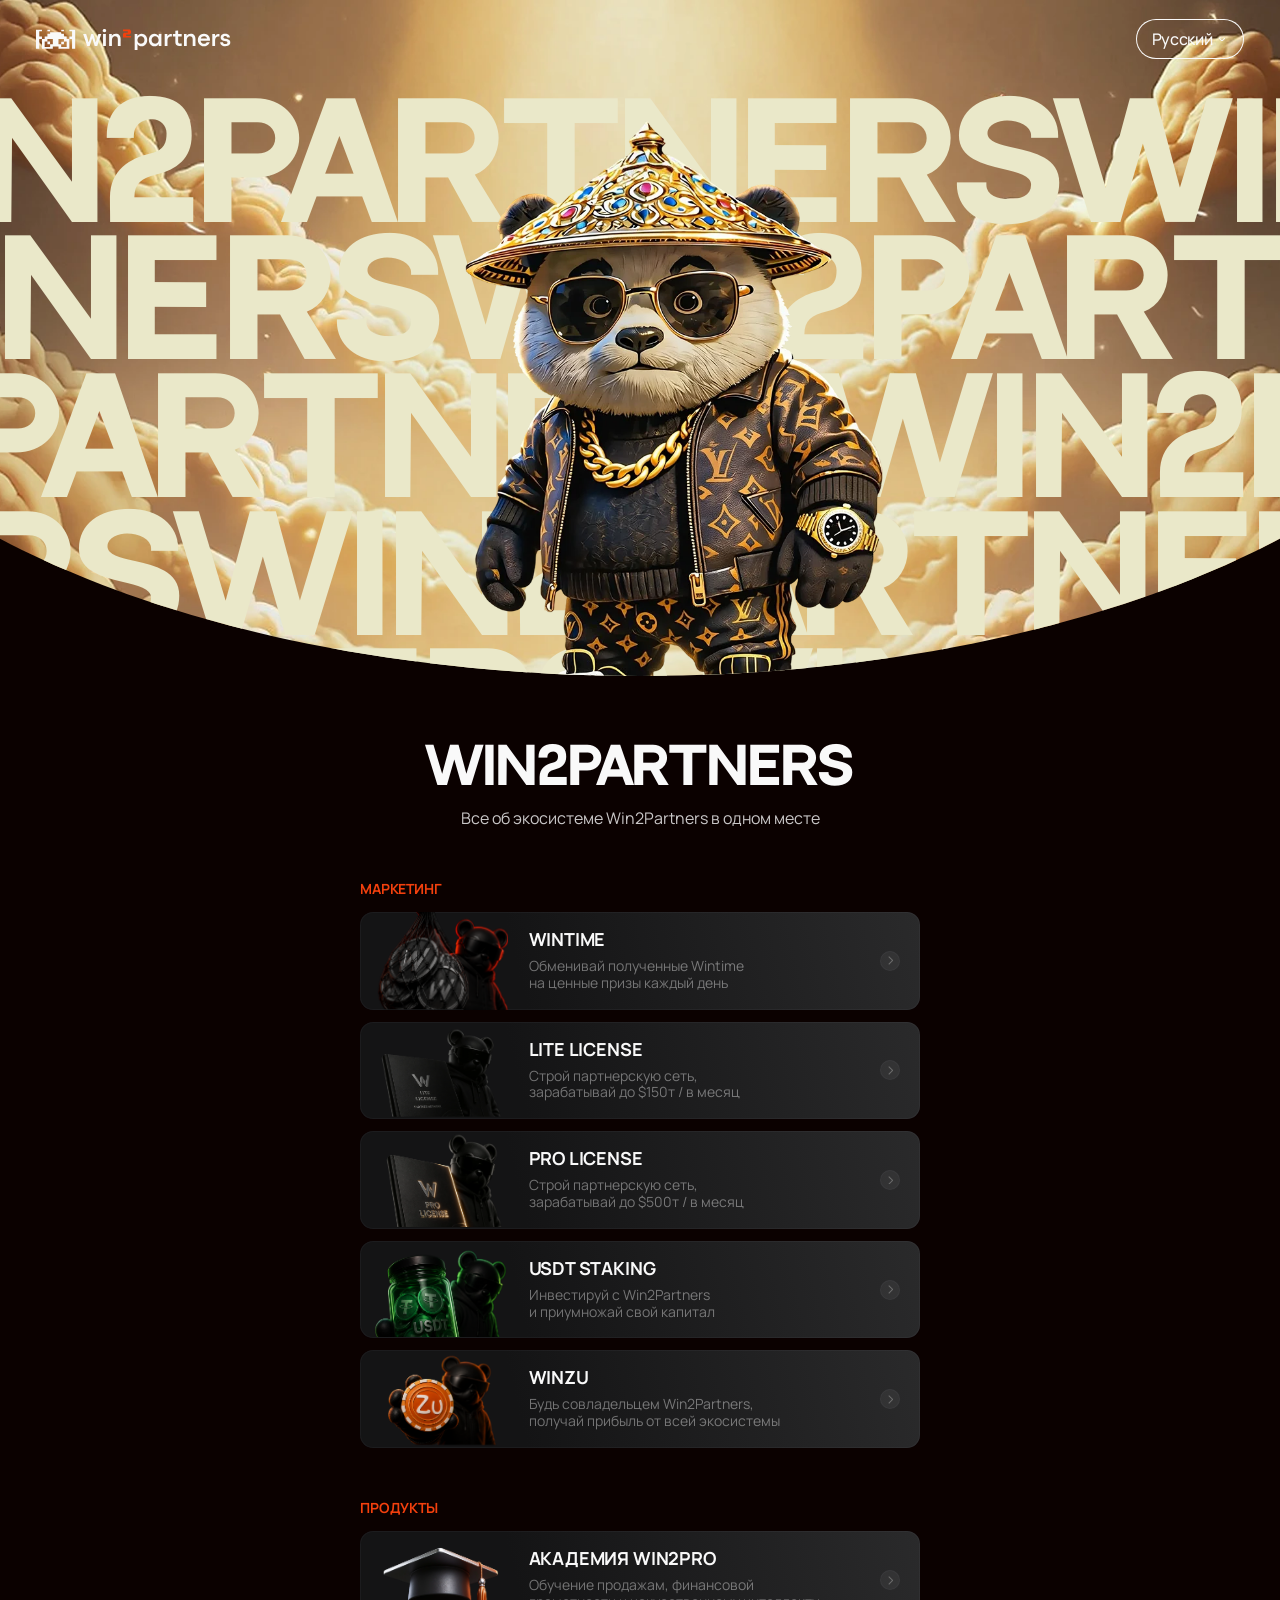
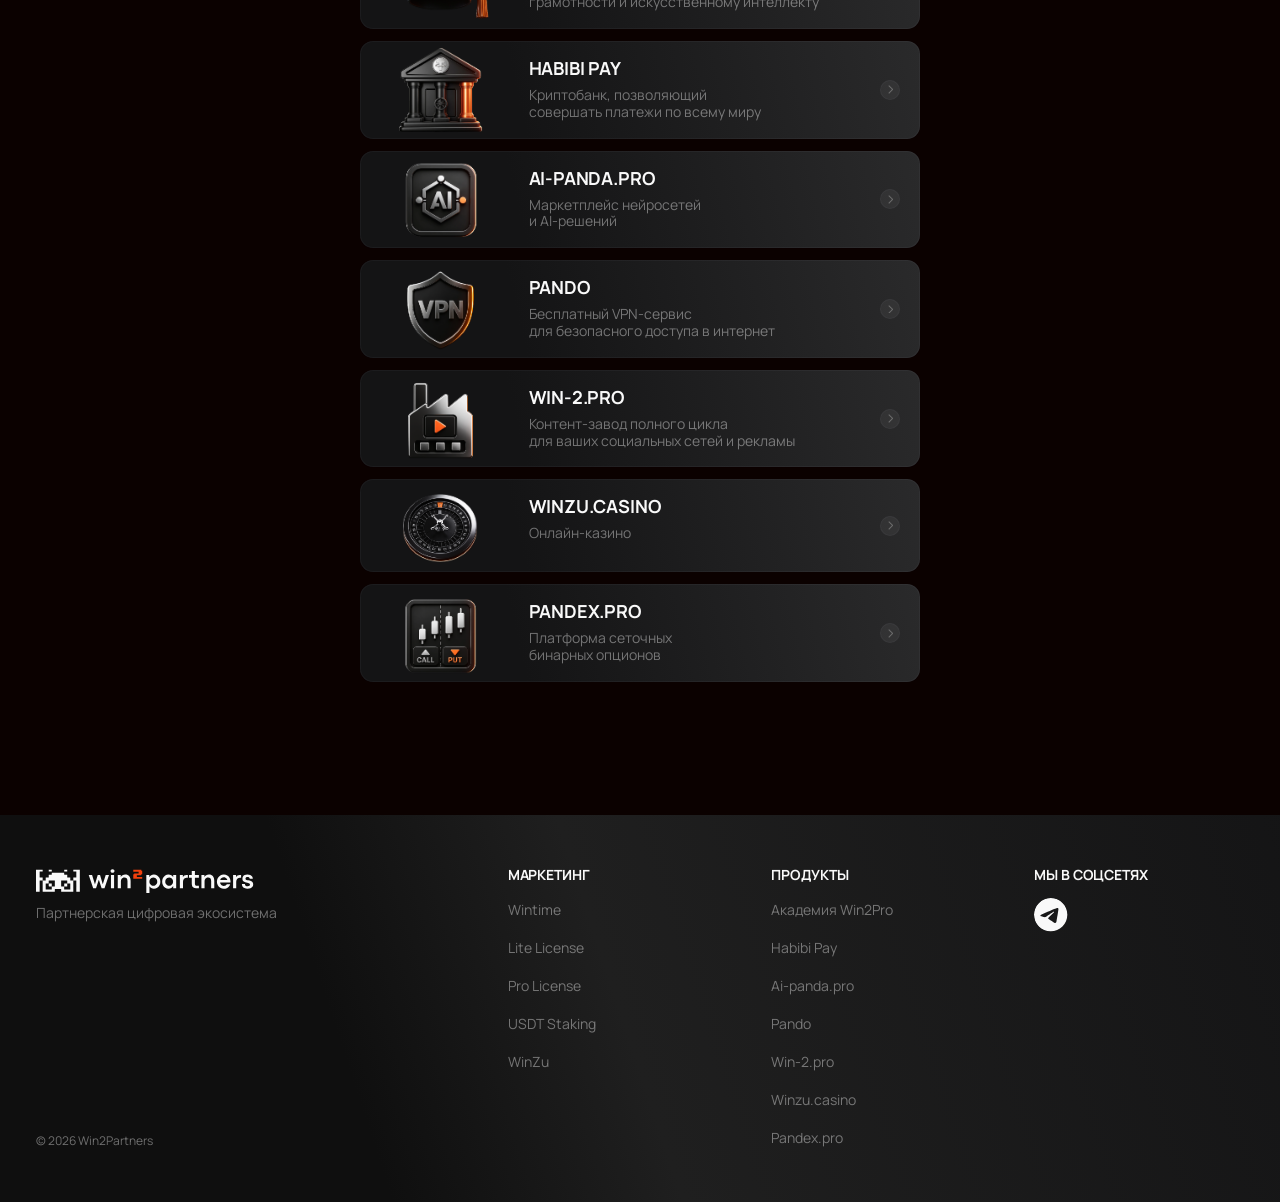
==== index.html @ fca6f027 "Snapshot of hub.win2.pro as deployed on server (2026-11-06) Co-Authored-By: Claude Opus 5.5 <noreply" ====
<!doctype html>
<html lang="ru">
<head>
<meta charset="utf-8">
<meta name="viewport" content="width=device-width, initial-scale=1">
<title>Win2Partners — экосистема продуктов и токен WinTime</title>
<meta name="description" content="Все об экосистеме Win2Partners в одном месте: партнёрские лицензии, обучение, стейкинг, WinZu и нативный токен WinTime.">
<meta name="theme-color" content="#0A0A0A">
<link rel="canonical" href="https://win2partners.com/">
<link rel="icon" href="assets/favicon.svg" type="image/svg+xml">
<meta property="og:type" content="website">
<meta property="og:site_name" content="Win2Partners">
<meta property="og:locale" content="ru_RU">
<meta property="og:title" content="Win2Partners — экосистема продуктов и токен WinTime">
<meta property="og:description" content="Все об экосистеме Win2Partners в одном месте: партнёрские лицензии, обучение, стейкинг, WinZu и нативный токен WinTime.">
<meta property="og:url" content="https://win2partners.com/">
<meta property="og:image" content="https://win2partners.com/assets/statement-pig-bg.png">
<meta property="og:image:width" content="1920">
<meta property="og:image:height" content="1080">
<meta name="twitter:card" content="summary_large_image">
<meta name="twitter:title" content="Win2Partners — экосистема продуктов и токен WinTime">
<meta name="twitter:description" content="Все об экосистеме Win2Partners в одном месте: партнёрские лицензии, обучение, стейкинг, WinZu и нативный токен WinTime.">
<meta name="twitter:image" content="https://win2partners.com/assets/statement-pig-bg.png">
<link rel="preload" as="image" href="assets/hero-clouds-wide.webp">
<link rel="preload" as="image" href="assets/hero-panda-front.webp">
<link rel="stylesheet" href="css/tokens.css">
<link rel="stylesheet" href="css/components.css">
<link rel="stylesheet" href="css/site.css">
</head>
<body>
<div class="w2p-header-fix">
  <header class="w2p-header w2p-header--transparent">
    <a class="w2p-lockup" href="index.html" data-scroll-top aria-label="Win2Partners — на главную">
      <img src="assets/logo-win2partners.svg" alt="Win2Partners" width="140" height="25">
    </a>
    <div class="w2p-lang">
      <button class="w2p-btn w2p-btn--secondary" type="button" data-lang-toggle aria-expanded="false" aria-haspopup="true" aria-label="Язык интерфейса">
        <span data-lang-label>Русский</span><span class="w2p-btn__chev" aria-hidden="true"><svg width="6" height="3" viewBox="0 0 6 3" fill="none"><path d="M 3 3 L 2.646 3.354 C 2.74 3.447 2.867 3.5 3 3.5 C 3.133 3.5 3.26 3.447 3.354 3.354 L 3 3 Z M 6.354 0.354 C 6.549 0.158 6.549 -0.158 6.354 -0.354 C 6.158 -0.549 5.842 -0.549 5.646 -0.354 L 6 0 L 6.354 0.354 Z M 0.354 -0.354 C 0.158 -0.549 -0.158 -0.549 -0.354 -0.354 C -0.549 -0.158 -0.549 0.158 -0.354 0.354 L 0 0 L 0.354 -0.354 Z M 3 3 L 3.354 3.354 L 6.354 0.354 L 6 0 L 5.646 -0.354 L 2.646 2.646 L 3 3 Z M 0 0 L -0.354 0.354 L 2.646 3.354 L 3 3 L 3.354 2.646 L 0.354 -0.354 L 0 0 Z" fill="currentColor" fill-rule="nonzero"/></svg></span>
      </button>
      <div class="w2p-lang-menu" hidden>
        <button type="button" data-lang="ru" aria-current="true">Русский</button>
        <button type="button" data-lang="en" aria-current="false">English</button>
      </div>
    </div>
  </header>
</div>
<main class="w2p-page">
  <!-- Три слоя внутри обрезанного круга, снизу вверх: облачная плита во всю ширину,
       бегущая строка, затем вырезанная фигура. Нижняя дуга круга и есть форма первого экрана. -->
  <div class="w2p-hero">
    <div class="w2p-hero-disc">
      <div class="w2p-hero-back"></div>
      <div class="w2p-marquee-rows" aria-hidden="true">
          <div class="w2p-marquee"><div><span>win2partnerswin2partnerswin2partnerswin2partners</span><span>win2partnerswin2partnerswin2partnerswin2partners</span></div></div>
          <div class="w2p-marquee"><div><span>win2partnerswin2partnerswin2partnerswin2partners</span><span>win2partnerswin2partnerswin2partnerswin2partners</span></div></div>
          <div class="w2p-marquee"><div><span>win2partnerswin2partnerswin2partnerswin2partners</span><span>win2partnerswin2partnerswin2partnerswin2partners</span></div></div>
          <div class="w2p-marquee"><div><span>win2partnerswin2partnerswin2partnerswin2partners</span><span>win2partnerswin2partnerswin2partnerswin2partners</span></div></div>
          <div class="w2p-marquee"><div><span>win2partnerswin2partnerswin2partnerswin2partners</span><span>win2partnerswin2partnerswin2partnerswin2partners</span></div></div>
      </div>
      <div class="w2p-hero-plate w2p-hero-front"></div>
    </div>
  </div>

  <div class="w2p-section w2p-section--first" id="catalogue">
    <div class="w2p-col w2p-col--center">
      <h1 class="w2p-display w2p-display--section w2p-center w2p-rise">Win2partners</h1>
      <p class="w2p-body w2p-center w2p-rise" data-reveal-delay="90">Все об экосистеме Win2Partners в одном месте</p>
    </div>
    <section class="w2p-col" aria-label="Маркетинг">
        <span class="w2p-eyebrow w2p-rise">Маркетинг</span>
        <div class="w2p-cards">
        <div class="w2p-rise" data-reveal-delay="0">
          <a class="w2p-pc" href="wintime.html">
            <div class="w2p-pc-inner">
              <div class="w2p-pc-media"><span class="w2p-pc-art is-cover" style="background-image:url(assets/product-wintime.png)"></span></div>
              <div class="w2p-pc-body"><div class="w2p-pc-text">
                <h3 class="w2p-pc-title">Wintime</h3>
                <p class="w2p-pc-desc">Обменивай полученные Wintime
на ценные призы каждый день</p>
              </div></div>
            </div>
            <span class="w2p-arrow w2p-pc-arrow" aria-hidden="true"><svg viewBox="0 0 3 6" fill="none"><path d="M 0.354 0.354 L 3 3 L 0.354 5.646" stroke="currentColor" stroke-width="0.7" fill="none"/></svg></span>
          </a>
        </div>
        <div class="w2p-rise" data-reveal-delay="70">
          <a class="w2p-pc" href="lite.html">
            <div class="w2p-pc-inner">
              <div class="w2p-pc-media"><span class="w2p-pc-art" style="background-image:url(assets/product-lite-license.png)"></span></div>
              <div class="w2p-pc-body"><div class="w2p-pc-text">
                <h3 class="w2p-pc-title">Lite License</h3>
                <p class="w2p-pc-desc">Строй партнерскую сеть,
зарабатывай до $150т / в месяц</p>
              </div></div>
            </div>
            <span class="w2p-arrow w2p-pc-arrow" aria-hidden="true"><svg viewBox="0 0 3 6" fill="none"><path d="M 0.354 0.354 L 3 3 L 0.354 5.646" stroke="currentColor" stroke-width="0.7" fill="none"/></svg></span>
          </a>
        </div>
        <div class="w2p-rise" data-reveal-delay="140">
          <a class="w2p-pc" href="pro.html">
            <div class="w2p-pc-inner">
              <div class="w2p-pc-media"><span class="w2p-pc-art" style="background-image:url(assets/product-pro-license.png)"></span></div>
              <div class="w2p-pc-body"><div class="w2p-pc-text">
                <h3 class="w2p-pc-title">Pro License</h3>
                <p class="w2p-pc-desc">Строй партнерскую сеть,
зарабатывай до $500т / в месяц</p>
              </div></div>
            </div>
            <span class="w2p-arrow w2p-pc-arrow" aria-hidden="true"><svg viewBox="0 0 3 6" fill="none"><path d="M 0.354 0.354 L 3 3 L 0.354 5.646" stroke="currentColor" stroke-width="0.7" fill="none"/></svg></span>
          </a>
        </div>
        <div class="w2p-rise" data-reveal-delay="210">
          <div class="w2p-pc w2p-pc--static">
            <div class="w2p-pc-inner">
              <div class="w2p-pc-media"><span class="w2p-pc-art" style="background-image:url(assets/product-usdt-staking.png)"></span></div>
              <div class="w2p-pc-body"><div class="w2p-pc-text">
                <h3 class="w2p-pc-title">USDT Staking</h3>
                <p class="w2p-pc-desc">Инвестируй с Win2Partners
и приумножай свой капитал</p>
              </div></div>
            </div>
            <span class="w2p-arrow w2p-pc-arrow" aria-hidden="true"><svg viewBox="0 0 3 6" fill="none"><path d="M 0.354 0.354 L 3 3 L 0.354 5.646" stroke="currentColor" stroke-width="0.7" fill="none"/></svg></span>
          </div>
        </div>
        <div class="w2p-rise" data-reveal-delay="280">
          <div class="w2p-pc w2p-pc--static">
            <div class="w2p-pc-inner">
              <div class="w2p-pc-media"><span class="w2p-pc-art" style="background-image:url(assets/product-winzu.png)"></span></div>
              <div class="w2p-pc-body"><div class="w2p-pc-text">
                <h3 class="w2p-pc-title">WinZu</h3>
                <p class="w2p-pc-desc">Будь совладельцем Win2Partners,
получай прибыль от всей экосистемы</p>
              </div></div>
            </div>
            <span class="w2p-arrow w2p-pc-arrow" aria-hidden="true"><svg viewBox="0 0 3 6" fill="none"><path d="M 0.354 0.354 L 3 3 L 0.354 5.646" stroke="currentColor" stroke-width="0.7" fill="none"/></svg></span>
          </div>
        </div>
        </div>
      </section>
    <section class="w2p-col" aria-label="Продукты">
        <span class="w2p-eyebrow w2p-rise">Продукты</span>
        <div class="w2p-cards">
        <div class="w2p-rise" data-reveal-delay="0">
          <div class="w2p-pc w2p-pc--static">
            <div class="w2p-pc-inner">
              <div class="w2p-pc-media"><span class="w2p-pc-art" style="background-image:url(assets/product-academy.png)"></span></div>
              <div class="w2p-pc-body"><div class="w2p-pc-text">
                <h3 class="w2p-pc-title">Академия Win2Pro</h3>
                <p class="w2p-pc-desc">Обучение продажам, финансовой
грамотности и искусственному интеллекту</p>
              </div></div>
            </div>
            <span class="w2p-arrow w2p-pc-arrow" aria-hidden="true"><svg viewBox="0 0 3 6" fill="none"><path d="M 0.354 0.354 L 3 3 L 0.354 5.646" stroke="currentColor" stroke-width="0.7" fill="none"/></svg></span>
          </div>
        </div>
        <div class="w2p-rise" data-reveal-delay="70">
          <div class="w2p-pc w2p-pc--static">
            <div class="w2p-pc-inner">
              <div class="w2p-pc-media"><span class="w2p-pc-art" style="background-image:url(assets/product-habibi-pay.png)"></span></div>
              <div class="w2p-pc-body"><div class="w2p-pc-text">
                <h3 class="w2p-pc-title">Habibi Pay</h3>
                <p class="w2p-pc-desc">Криптобанк, позволяющий
совершать платежи по всему миру</p>
              </div></div>
            </div>
            <span class="w2p-arrow w2p-pc-arrow" aria-hidden="true"><svg viewBox="0 0 3 6" fill="none"><path d="M 0.354 0.354 L 3 3 L 0.354 5.646" stroke="currentColor" stroke-width="0.7" fill="none"/></svg></span>
          </div>
        </div>
        <div class="w2p-rise" data-reveal-delay="140">
          <div class="w2p-pc w2p-pc--static">
            <div class="w2p-pc-inner">
              <div class="w2p-pc-media"><span class="w2p-pc-art" style="background-image:url(assets/product-ai-panda.png)"></span></div>
              <div class="w2p-pc-body"><div class="w2p-pc-text">
                <h3 class="w2p-pc-title">Ai-panda.pro</h3>
                <p class="w2p-pc-desc">Маркетплейс нейросетей
и AI-решений</p>
              </div></div>
            </div>
            <span class="w2p-arrow w2p-pc-arrow" aria-hidden="true"><svg viewBox="0 0 3 6" fill="none"><path d="M 0.354 0.354 L 3 3 L 0.354 5.646" stroke="currentColor" stroke-width="0.7" fill="none"/></svg></span>
          </div>
        </div>
        <div class="w2p-rise" data-reveal-delay="210">
          <div class="w2p-pc w2p-pc--static">
            <div class="w2p-pc-inner">
              <div class="w2p-pc-media"><span class="w2p-pc-art" style="background-image:url(assets/product-pando.png)"></span></div>
              <div class="w2p-pc-body"><div class="w2p-pc-text">
                <h3 class="w2p-pc-title">Pando</h3>
                <p class="w2p-pc-desc">Бесплатный VPN-сервис
для безопасного доступа в интернет</p>
              </div></div>
            </div>
            <span class="w2p-arrow w2p-pc-arrow" aria-hidden="true"><svg viewBox="0 0 3 6" fill="none"><path d="M 0.354 0.354 L 3 3 L 0.354 5.646" stroke="currentColor" stroke-width="0.7" fill="none"/></svg></span>
          </div>
        </div>
        <div class="w2p-rise" data-reveal-delay="280">
          <div class="w2p-pc w2p-pc--static">
            <div class="w2p-pc-inner">
              <div class="w2p-pc-media"><span class="w2p-pc-art" style="background-image:url(assets/product-win2pro.png)"></span></div>
              <div class="w2p-pc-body"><div class="w2p-pc-text">
                <h3 class="w2p-pc-title">Win-2.pro</h3>
                <p class="w2p-pc-desc">Контент-завод полного цикла
для ваших социальных сетей и рекламы</p>
              </div></div>
            </div>
            <span class="w2p-arrow w2p-pc-arrow" aria-hidden="true"><svg viewBox="0 0 3 6" fill="none"><path d="M 0.354 0.354 L 3 3 L 0.354 5.646" stroke="currentColor" stroke-width="0.7" fill="none"/></svg></span>
          </div>
        </div>
        <div class="w2p-rise" data-reveal-delay="350">
          <div class="w2p-pc w2p-pc--static">
            <div class="w2p-pc-inner">
              <div class="w2p-pc-media"><span class="w2p-pc-art" style="background-image:url(assets/product-winzu-casino.png)"></span></div>
              <div class="w2p-pc-body"><div class="w2p-pc-text">
                <h3 class="w2p-pc-title">WinZu.casino</h3>
                <p class="w2p-pc-desc">Онлайн-казино</p>
              </div></div>
            </div>
            <span class="w2p-arrow w2p-pc-arrow" aria-hidden="true"><svg viewBox="0 0 3 6" fill="none"><path d="M 0.354 0.354 L 3 3 L 0.354 5.646" stroke="currentColor" stroke-width="0.7" fill="none"/></svg></span>
          </div>
        </div>
        <div class="w2p-rise" data-reveal-delay="420">
          <div class="w2p-pc w2p-pc--static">
            <div class="w2p-pc-inner">
              <div class="w2p-pc-media"><span class="w2p-pc-art" style="background-image:url(assets/product-pandex.png)"></span></div>
              <div class="w2p-pc-body"><div class="w2p-pc-text">
                <h3 class="w2p-pc-title">Pandex.pro</h3>
                <p class="w2p-pc-desc">Платформа сеточных
бинарных опционов</p>
              </div></div>
            </div>
            <span class="w2p-arrow w2p-pc-arrow" aria-hidden="true"><svg viewBox="0 0 3 6" fill="none"><path d="M 0.354 0.354 L 3 3 L 0.354 5.646" stroke="currentColor" stroke-width="0.7" fill="none"/></svg></span>
          </div>
        </div>
        </div>
      </section>
  </div>
</main>
<footer class="w2p-footer">
  <div class="w2p-footer-grid">
    <div class="w2p-footer-brand">
      <div>
        <a class="w2p-lockup" href="index.html" data-scroll-top aria-label="Win2Partners — на главную">
          <img src="assets/logo-win2partners.svg" alt="Win2Partners" width="140" height="25">
        </a>
        <span class="w2p-footer-tagline">Партнерская цифровая экосистема</span>
      </div>
      <span class="w2p-footer-legal">© 2026 Win2Partners</span>
    </div>
    <div class="w2p-footer-col">
      <div>
        <span class="w2p-footer-h">Маркетинг</span>
        <ul>
        <li><a href="wintime.html">Wintime</a></li>
        <li><a href="lite.html">Lite License</a></li>
        <li><a href="pro.html">Pro License</a></li>
        <li><a href="#" aria-disabled="true">USDT Staking</a></li>
        <li><a href="#" aria-disabled="true">WinZu</a></li>
        </ul>
      </div>
    </div>
    <div class="w2p-footer-col">
      <div>
        <span class="w2p-footer-h">Продукты</span>
        <ul>
        <li><a href="#" aria-disabled="true">Академия Win2Pro</a></li>
        <li><a href="#" aria-disabled="true">Habibi Pay</a></li>
        <li><a href="#" aria-disabled="true">Ai-panda.pro</a></li>
        <li><a href="#" aria-disabled="true">Pando</a></li>
        <li><a href="#" aria-disabled="true">Win-2.pro</a></li>
        <li><a href="#" aria-disabled="true">Winzu.casino</a></li>
        <li><a href="#" aria-disabled="true">Pandex.pro</a></li>
        </ul>
      </div>
    </div>
    <div class="w2p-footer-social">
      <span class="w2p-footer-h">мы в соцсетях</span>
      <a href="https://t.me/win2partners" target="_blank" rel="noreferrer noopener" aria-label="Telegram Win2Partners">
        <svg width="33.333" height="33.333" viewBox="0 0 33.333 33.333" fill="none" aria-hidden="true">
          <path d="M 16.667 0 C 7.467 0 0 7.467 0 16.667 C 0 25.867 7.467 33.333 16.667 33.333 C 25.867 33.333 33.333 25.867 33.333 16.667 C 33.333 7.467 25.867 0 16.667 0 Z M 24.4 11.333 C 24.15 13.967 23.067 20.367 22.517 23.317 C 22.283 24.567 21.817 24.983 21.383 25.033 C 20.417 25.117 19.683 24.4 18.75 23.783 C 17.283 22.817 16.45 22.217 15.033 21.283 C 13.383 20.2 14.45 19.6 15.4 18.633 C 15.65 18.383 19.917 14.5 20 14.15 C 20.012 14.097 20.01 14.042 19.996 13.99 C 19.981 13.937 19.954 13.889 19.917 13.85 C 19.817 13.767 19.683 13.8 19.567 13.817 C 19.417 13.85 17.083 15.4 12.533 18.467 C 11.867 18.917 11.267 19.15 10.733 19.133 C 10.133 19.117 9 18.8 8.15 18.517 C 7.1 18.183 6.283 18 6.35 17.417 C 6.383 17.117 6.8 16.817 7.583 16.5 C 12.45 14.383 15.683 12.983 17.3 12.317 C 21.933 10.383 22.883 10.05 23.517 10.05 C 23.65 10.05 23.967 10.083 24.167 10.25 C 24.436 10.466 24.409 10.875 24.405 11.22 C 24.404 11.259 24.403 11.297 24.4 11.333 Z" fill="var(--text-primary)" fill-rule="evenodd"/>
        </svg>
      </a>
    </div>
  </div>
</footer>
<script src="js/i18n.js"></script>
<script src="js/common.js"></script>
<script src="js/main.js"></script>
</body>
</html>
---- css/tokens.css ----
/* Win2Partners — design tokens.
   Значения перенесены из Figma-хэндоффа (project/tokens/*.css) без изменений. */

@import url('https://fonts.googleapis.com/css2?family=Manrope:wght@400;500;600;700;800&display=swap');

@font-face{font-family:"Neutral Face";src:url('../fonts/NeutralFace.otf') format('opentype');font-weight:400;font-style:normal;font-display:swap}
@font-face{font-family:"Neutral Face";src:url('../fonts/NeutralFace-Bold.otf') format('opentype');font-weight:700;font-style:normal;font-display:swap}

:root{
/* --- базовая палитра --- */
--w2p-black:rgb(11,1,0);
--w2p-ink-900:rgb(15,15,15);
--w2p-ink-850:rgb(20,20,21);
--w2p-ink-800:rgb(31,31,31);
--w2p-ink-700:rgb(43,43,44);
--w2p-ink-600:rgb(46,46,46);
--w2p-ink-500:rgb(37,37,37);
--w2p-orange:rgb(243,64,13);
--w2p-cream:rgb(234,232,201);
--w2p-white:rgb(255,255,255);
--w2p-light-500:rgb(249,249,249);
--w2p-grey-400:rgb(153,153,153);
--w2p-grey-200:rgb(217,217,217);
--w2p-periwinkle:rgb(217,220,233);
--w2p-green:rgb(42,210,83);

/* --- альфа-рампы --- */
--w2p-white-05:rgba(255,255,255,0.05);
--w2p-white-20:rgba(255,255,255,0.2);
--w2p-white-40:rgba(255,255,255,0.4);
--w2p-white-50:rgba(255,255,255,0.5);
--w2p-light-80:rgba(249,249,249,0.8);
--w2p-periwinkle-04:rgba(217,220,233,0.04);
--w2p-periwinkle-30:rgba(217,220,233,0.3);

/* --- семантические алиасы --- */
--surface-page:var(--w2p-black);
--surface-card:linear-gradient(76.677deg,rgb(20,20,21) 28.68%,rgb(43,43,44) 103.17%);
--surface-card-tall:linear-gradient(60.258deg,rgb(20,20,21) 44.26%,rgb(43,43,44) 136.94%);
--surface-chrome:linear-gradient(85.583deg,rgb(15,15,15) 29.50%,rgb(31,31,31) 49.64%,rgb(20,20,21) 102.94%);
--surface-footer:linear-gradient(71.749deg,rgb(15,15,15) 27.87%,rgb(31,31,31) 48.58%,rgb(20,20,21) 103.40%);
--surface-tag:var(--w2p-periwinkle-30);
--surface-social:var(--w2p-white-05);

--text-primary:var(--w2p-light-500);
--text-secondary:var(--w2p-light-80);
--text-muted:var(--w2p-white-40);
--text-accent:var(--w2p-orange);
--text-display-cream:var(--w2p-cream);

--border-card:var(--w2p-periwinkle-04);
--border-outline:var(--w2p-light-500);
--border-rule:var(--w2p-ink-600);

--accent-primary:var(--w2p-orange);
--accent-glow:var(--w2p-orange);

/* --- типографика --- */
--font-display:"Neutral Face",-apple-system,BlinkMacSystemFont,"Segoe UI",Roboto,"Helvetica Neue",Arial,sans-serif;
--font-text:"Manrope",-apple-system,BlinkMacSystemFont,"Segoe UI",Roboto,"Helvetica Neue",Arial,sans-serif;
--font-mono:"Home Video","Manrope",ui-monospace,monospace;

--fw-regular:400;
--fw-medium:500;
--fw-semibold:600;
--fw-bold:700;

--ls-tight:-0.02em;
--ls-label:-0.01em;
--ls-tag:0.01em;

/* --- радиусы и эффекты --- */
--radius-token:4px;
--radius-card:13px;
--radius-pill:100px;
--radius-blob:1000px;

--shadow-card-border:inset 0 0 0 1px rgba(217,220,233,0.04);
--shadow-card-border-hover:inset 0 0 0 1px rgba(217,220,233,0.12);
--shadow-outline-button:inset 0 0 0 1px rgb(249,249,249);
--shadow-rule:inset 0 0 0 0.5px rgb(46,46,46),0 0 0 0.5px rgb(46,46,46);
--shadow-token-chip:inset 0 0 0 0.5px rgba(255,255,255,0.2);

--blur-card:blur(62.8px);
--blur-chrome:blur(50px);

--glow-opacity:0.52;

--ease-standard:cubic-bezier(0.4,0,0.2,1);
--reveal-ease:cubic-bezier(0.22,0.61,0.36,1);
--duration-fast:150ms;
--duration-base:220ms;
}
---- css/components.css ----
/* Win2Partners — базовые стили и компоненты дизайн-системы.
   Перенос React-компонентов хэндоффа (project/components/**) на классы:
   Button, ArrowIcon, Wintime, ProductCard, TariffCard, Header, Footer. */

/* ---------- reset / base ---------- */
/* overflow-x ОБЯЗАТЕЛЬНО clip, а не hidden: hidden делает элемент scroll-контейнером
   и молча ломает position:sticky на закреплённом hero страницы Wintime. */
html{overflow-x:clip;scroll-behavior:auto}
body{margin:0;overflow-x:clip;background:var(--surface-page);color:var(--text-primary);
  font-family:var(--font-text);-webkit-font-smoothing:antialiased;
  text-rendering:optimizeLegibility}
*,*::before,*::after{box-sizing:border-box}
img{max-width:100%}
a{color:var(--accent-primary);text-decoration:none}
a,button,[role="button"],summary,label[for],select{cursor:pointer}
a[href=""],button:disabled,[aria-disabled="true"]{cursor:default}
:focus-visible{outline:2px solid var(--accent-primary);outline-offset:3px;border-radius:4px}
.visually-hidden{position:absolute;width:1px;height:1px;padding:0;margin:-1px;overflow:hidden;
  clip:rect(0 0 0 0);white-space:nowrap;border:0}

/* ---------- Button (figma 1:72) ---------- */
.w2p-btn{position:relative;display:inline-flex;flex-direction:row;gap:4px;
  justify-content:center;align-items:center;flex-wrap:nowrap;width:fit-content;
  border:none;border-radius:var(--radius-pill);cursor:pointer;text-decoration:none;
  font-family:var(--font-text);font-weight:500;font-size:16px;line-height:1;
  letter-spacing:var(--ls-tight);color:var(--text-primary);white-space:nowrap;
  transition:opacity var(--duration-base) var(--ease-standard),
             background-color var(--duration-base) var(--ease-standard)}
.w2p-btn:hover{opacity:.8;color:var(--text-primary)}
.w2p-btn:disabled,.w2p-btn[aria-disabled="true"]{opacity:.4;cursor:default}
.w2p-btn--primary{padding:16px 24px;background:var(--accent-primary);box-shadow:none}
.w2p-btn--secondary{padding:12px 16px;background:transparent;box-shadow:var(--shadow-outline-button)}
/* Метка и шеврон не растягиваются: когда кнопке задают более высокий бокс
   (пилюля в шапке тянется на высоту хрома), растянутые дети прижимают контент вверх. */
.w2p-btn__chev{position:relative;width:12px;height:12px;flex-shrink:0;
  display:flex;align-items:center;justify-content:center}
.w2p-btn__chev svg{display:block}
.w2p-btn--block{width:100%;align-self:stretch}

/* ---------- ArrowIcon (figma 1:20) ---------- */
.w2p-arrow{width:20px;height:20px;overflow:hidden;border-radius:var(--radius-pill);
  background-color:var(--w2p-white-05);box-shadow:var(--shadow-card-border);
  display:flex;align-items:center;justify-content:center;position:relative;
  color:rgb(106,106,106);flex-shrink:0}
.w2p-arrow svg{width:34%;height:44%}
.w2p-arrow--left svg{transform:rotate(180deg)}

/* ---------- Wintime mark (figma 1:69) ---------- */
.w2p-token{width:10.567px;height:10.567px;overflow:hidden;flex-shrink:0;position:relative;
  border-radius:var(--radius-pill);color:var(--w2p-white);
  background:linear-gradient(180deg,rgba(255,255,255,.5) 0%,rgba(255,255,255,.2) 100%);
  box-shadow:var(--shadow-token-chip)}
.w2p-token svg{position:absolute;left:18.33%;top:29.17%;width:63.3%;height:41.7%}

/* ---------- ProductCard (figma 1:23) ---------- */
.w2p-pc{position:relative;width:100%;max-width:560px;min-height:93px;overflow:hidden;
  border-radius:var(--radius-card);background:var(--surface-card);
  -webkit-backdrop-filter:var(--blur-card);backdrop-filter:var(--blur-card);
  box-shadow:var(--shadow-card-border);display:flex;flex-direction:row;gap:40px;
  padding:0 20px 0 12px;align-items:center;flex-wrap:nowrap;text-decoration:none;
  transition:box-shadow var(--duration-base) var(--ease-standard)}
.w2p-pc:hover{box-shadow:var(--shadow-card-border-hover)}
.w2p-pc--static{cursor:default}
.w2p-pc-inner{position:relative;display:flex;flex-direction:row;gap:20px;
  align-items:flex-start;flex-wrap:nowrap;flex-grow:1;align-self:stretch}
.w2p-pc-media{position:relative;width:136.5px;overflow:hidden;flex-shrink:0;align-self:stretch}
.w2p-pc-media>span{position:absolute;inset:0;display:block;
  background-position:center;background-repeat:no-repeat;background-size:contain;
  transition:transform 420ms var(--ease-standard)}
.w2p-pc-media>span.is-cover{left:0;top:-1px;width:136px;height:100%;inset:auto;
  background-size:cover}
.w2p-pc:hover .w2p-pc-media>span{transform:scale(1.06)}
.w2p-pc-body{position:relative;display:flex;flex-direction:column;gap:10px;padding:18px 0;
  align-items:flex-start;flex-grow:1;align-self:stretch;width:100%}
.w2p-pc-text{display:contents}
.w2p-pc-title{align-self:stretch;font-weight:700;font-size:18px;line-height:1;
  letter-spacing:var(--ls-label);color:var(--text-primary);text-transform:uppercase;margin:0}
.w2p-pc-desc{align-self:stretch;font-weight:400;font-size:14px;line-height:1.2;
  color:var(--text-muted);white-space:pre-line;margin:0}

/* ---------- TariffCard (figma 1:79) ---------- */
.w2p-tc{position:relative;width:100%;overflow:hidden;border-radius:var(--radius-card);
  background:var(--surface-card-tall);
  -webkit-backdrop-filter:var(--blur-card);backdrop-filter:var(--blur-card);
  box-shadow:var(--shadow-card-border);display:flex;flex-direction:column;gap:32px;
  padding:24px;align-items:flex-start;
  transition:box-shadow var(--duration-base) var(--ease-standard)}
.w2p-tc:hover{box-shadow:var(--shadow-card-border-hover)}
.w2p-tc-head{display:flex;flex-direction:column;gap:16px;align-self:stretch}
.w2p-tc-title{display:flex;flex-direction:row;gap:12px;align-items:center;height:32px;align-self:stretch}
.w2p-tc-name{font-weight:700;font-size:32px;line-height:1;letter-spacing:var(--ls-label);
  color:var(--text-primary);text-transform:uppercase;white-space:nowrap;margin:0}
.w2p-tc-price{height:26px;border-radius:var(--radius-pill);background-color:var(--surface-tag);
  display:flex;align-items:center;justify-content:center;padding:2px 12px;
  font-weight:600;font-size:16px;line-height:100%;letter-spacing:var(--ls-tag);
  color:var(--text-primary);white-space:nowrap}
.w2p-tc-price--accent{background-color:var(--accent-primary)}
.w2p-tc-rule{height:0;box-shadow:var(--shadow-rule);align-self:stretch}
.w2p-tc-rows{display:flex;flex-direction:column;gap:16px;align-self:stretch}
.w2p-tc-row{display:flex;flex-direction:row;gap:4px;align-items:flex-start;align-self:stretch}
.w2p-tc-row--token{gap:6px}
.w2p-tc-lead{display:flex;flex-direction:row;gap:4px;align-items:center}
.w2p-tc-label{font-weight:400;font-size:14px;line-height:1.2;color:var(--text-muted);white-space:nowrap}
.w2p-tc-value{font-weight:600;font-size:14px;line-height:1.2;color:var(--text-primary);white-space:nowrap}

/* ---------- Header (figma 1:5) ---------- */
/* Шапка фиксирована на всю страницу и НЕ несёт фона над первым экраном —
   цвет страницы она принимает только когда hero прокручен. */
.w2p-header-fix{position:fixed;left:0;top:0;width:100%;z-index:50;
  background-color:transparent;transition:background-color 260ms var(--reveal-ease)}
.w2p-header-fix.is-solid{background-color:var(--surface-page)}
.w2p-header{position:relative;width:100%;height:clamp(78px,5.4vw,108px);
  background:var(--surface-chrome);
  -webkit-backdrop-filter:var(--blur-chrome);backdrop-filter:var(--blur-chrome);
  display:flex;flex-direction:row;padding:clamp(19px,1.39vw,27px) var(--site-gutter,40px);
  justify-content:space-between;align-items:center}
.w2p-header--transparent{background:transparent;-webkit-backdrop-filter:none;backdrop-filter:none}
.w2p-lockup{display:inline-flex;cursor:pointer;text-decoration:none}
.w2p-lockup img{height:clamp(18px,1.74vw,34px);width:auto;display:block}
.w2p-lang{position:relative;align-self:stretch;display:flex}
.w2p-lang>.w2p-btn{align-self:stretch}
.w2p-lang-menu{position:absolute;top:calc(100% + 8px);right:0;min-width:140px;z-index:20;
  border-radius:13px;overflow:hidden;padding:4px;background:var(--surface-card);
  -webkit-backdrop-filter:var(--blur-card);backdrop-filter:var(--blur-card);
  box-shadow:var(--shadow-card-border);display:flex;flex-direction:column;gap:2px}
.w2p-lang-menu[hidden]{display:none}
.w2p-lang-menu button{border:none;background:transparent;border-radius:10px;padding:10px 12px;
  text-align:left;cursor:pointer;font-family:var(--font-text);font-weight:500;font-size:16px;
  letter-spacing:var(--ls-tight);color:var(--text-muted);
  transition:color var(--duration-fast) var(--ease-standard),
             background var(--duration-fast) var(--ease-standard)}
.w2p-lang-menu button:hover{color:var(--text-primary)}
.w2p-lang-menu button[aria-current="true"]{background:var(--w2p-white-05);color:var(--text-primary)}

/* ---------- Footer (figma 1:31) ---------- */
.w2p-footer{position:relative;width:100%;background:var(--surface-footer);
  display:flex;flex-direction:column;gap:16px;
  padding:clamp(40px,4.17vw,84px) var(--site-gutter,40px);
  justify-content:center;align-items:center}
.w2p-footer-grid{position:relative;display:flex;flex-direction:row;flex-wrap:wrap;
  gap:clamp(28px,4.17vw,84px);align-items:flex-start;align-self:stretch}
.w2p-footer-brand{display:flex;flex-direction:column;justify-content:space-between;
  align-items:flex-start;flex-grow:1;min-width:240px;gap:24px;align-self:stretch}
.w2p-footer-brand>div{display:flex;flex-direction:column;gap:12px;align-items:flex-start;align-self:stretch}
.w2p-footer-brand img{height:25px;width:auto;display:block}
.w2p-footer-tagline{font-weight:400;font-size:14px;line-height:1.2;color:var(--text-muted)}
.w2p-footer-legal{font-weight:400;font-size:12px;line-height:1.2;color:var(--text-muted);
  white-space:nowrap;text-decoration:none}
.w2p-footer-col{position:relative;width:210px;flex-shrink:0;display:flex;flex-direction:column;
  gap:clamp(28px,4.17vw,60px);justify-content:center;align-items:flex-start}
.w2p-footer-col>div{display:flex;flex-direction:column;gap:16px;align-self:stretch}
.w2p-footer-col ul{display:flex;flex-direction:column;gap:16px;align-self:stretch;
  list-style:none;margin:0;padding:0}
.w2p-footer-h{font-weight:700;font-size:14px;line-height:1;letter-spacing:var(--ls-label);
  color:var(--text-primary);text-transform:uppercase}
.w2p-footer-col a{font-weight:400;font-size:14px;line-height:1.2;color:var(--text-muted);
  text-decoration:none;transition:color var(--duration-base) var(--ease-standard)}
.w2p-footer-col a:hover{color:var(--text-primary)}
.w2p-footer-social{position:relative;width:210px;display:flex;flex-direction:column;gap:16px;
  justify-content:center;align-items:flex-start;flex-shrink:0}
.w2p-footer-social a{display:flex;align-items:center;justify-content:center;
  width:33.333px;height:33.333px;border-radius:var(--radius-pill);overflow:hidden;
  transition:opacity var(--duration-base) var(--ease-standard)}
.w2p-footer-social a:hover{opacity:.8}
---- css/site.css ----
/* Win2Partners — раскладка сайта (главная + Wintime).
   Дизайн в Figma нарисован на сетке 1440px; всё ниже выражено относительно этой
   ссылки, поэтому страница масштабируется вверх на больших экранах и перетекает
   на планшете/мобильном.
   Брейкпоинты: ≥1440 масштабирование · 1200–1440 гибкий десктоп · 768–1200 планшет · ≥375 мобильный. */

:root{
  --site-gutter:clamp(16px,2.78vw,40px);
  --site-col:min(560px,100%);
  --site-col-wide:min(1360px,100%);
  --site-col-text:min(704px,100%);
  --fs-marquee:clamp(64px,11.94vw,240px);
  --fs-hero:clamp(56px,8.9vw,178px);
  --fs-section:clamp(30px,3.89vw,78px);
  --fs-lead:clamp(16px,1.67vw,33px);
  --fs-body-lg:clamp(15px,1.25vw,25px);
  --hero-h:clamp(460px,55.5vw,1110px);
  /* Карусель подарков считается от нижней границы заголовка, а не от процента
     высоты экрана: при 900px и ниже плитка наезжала на вторую строку заголовка. */
  --orbit-tile:min(clamp(190px,26.6vw,383px),42vh);
  --orbit-top:calc(clamp(78px,5.4vw,108px) + 5vh + 2.2 * var(--fs-section)
    + 64px + var(--orbit-tile) / 2);
  --section-pad:clamp(100px,10.4vw,150px);
  /* Единый вертикальный ритм между блоками: 100 на мобильном, 140–150 выше. */
  --w2p-block:clamp(100px,10.4vw,150px);
}

.w2p-page{width:100%;display:flex;flex-direction:column;align-items:stretch}
.w2p-section{position:relative;overflow:clip;overflow-clip-margin:520px;
  background-color:var(--surface-page);display:flex;flex-direction:column;align-items:center;
  gap:clamp(32px,4.17vw,84px);padding:var(--section-pad) var(--site-gutter)}
/* Каталог идёт сразу за hero — 100px верхнего паддинга из макета читаются как
   мёртвый зазор после того, как диск hero в него ужался, поэтому он подтянут. */
.w2p-section--first{padding-top:clamp(20px,2.4vw,48px)}
.w2p-col{width:var(--site-col);display:flex;flex-direction:column;gap:16px}
.w2p-col--center{align-items:center;gap:12px}
.w2p-eyebrow{font-weight:700;font-size:14px;line-height:1;letter-spacing:var(--ls-label);
  color:var(--text-accent);text-transform:uppercase}
.w2p-cards{display:flex;flex-direction:column;gap:12px}
.w2p-display{font-family:var(--font-display);font-weight:700;text-transform:uppercase;
  line-height:1.1;color:var(--text-primary);margin:0;text-wrap:pretty}
.w2p-display--section{font-size:var(--fs-section)}
.w2p-display--hero{font-size:var(--fs-hero);line-height:1}
.w2p-display--dim{color:rgba(249,249,249,.32)}
/* margin:0 обязателен: это <p>, и браузерный отступ в 1em отбрасывал подзаголовок
   от заголовка hero на лишние 24px поверх заданного макетом gap. */
.w2p-lead{font-weight:400;font-size:var(--fs-lead);line-height:1.3;
  color:var(--text-secondary);margin:0}
.w2p-body{font-weight:400;font-size:var(--fs-body-lg);line-height:1.3;color:var(--text-secondary);margin:0}
.w2p-center{text-align:center}

/* ---- появление: одно лёгкое всплытие на элемент, текст и карточки одинаково ---- */
.w2p-rise{opacity:0;transform:translateY(16px);
  transition:opacity 680ms var(--reveal-ease),transform 680ms var(--reveal-ease)}
.w2p-rise.is-in{opacity:1;transform:none}
@media (prefers-reduced-motion:reduce){
  .w2p-rise{opacity:1!important;transform:none!important;transition:none}
}

/* ---- свечение: всегда нижний слой, всегда выходит за края ---- */
.w2p-glowfield{position:absolute;inset:0;overflow:visible;z-index:0;pointer-events:none}
.w2p-glow{position:absolute;opacity:var(--glow-opacity);scale:1.45;mix-blend-mode:screen;
  background:radial-gradient(closest-side,var(--accent-primary) 0%,rgba(243,64,13,.55) 42%,rgba(243,64,13,0) 100%);
  transform:rotate(-71.14deg)}
.w2p-above{position:relative;z-index:1}

/* ---- hero главной ---- */
.w2p-hero{position:relative;width:100%;height:var(--hero-h);overflow:hidden;
  background-color:var(--surface-page)}
.w2p-hero-disc{position:absolute;z-index:1;left:50%;top:-13.9vw;width:136.1%;height:66.7vw;
  min-height:var(--hero-h);transform:translateX(-50%);border-radius:50%;overflow:hidden;
  will-change:transform}
/* В макете артворк 1440×800 стоит в точке 294,200 внутри диска 1960×960 —
   то есть 73.5% × 83.3% в 15%,20.8%. Если растянуть арт на диск, фигура раздувается. */
.w2p-hero-plate{position:absolute;z-index:2;left:15%;top:20.83%;width:73.47%;height:83.33%;
  background-position:center 42%;background-size:cover;background-repeat:no-repeat}
/* Подложка заполняет диск, поэтому доходит до обоих краёв экрана (диск шире вьюпорта),
   и её режет нижняя дуга круга — эта дуга с чёрным под ней и есть форма первого экрана. */
.w2p-hero-back{position:absolute;inset:0;z-index:0;
  background:url(../assets/hero-clouds-wide.webp) center/cover no-repeat}
.w2p-hero-front{background-image:url(../assets/hero-panda-front.webp);pointer-events:none}
/* Отступ от ВЕРХНЕГО края диска (он отрицательный), чтобы верх первой строки попадал
   под фиксированную шапку, а не проходил сквозь лого. */
.w2p-marquee-rows{position:absolute;z-index:1;left:0;right:0;top:calc(13.9vw + 88px);
  display:flex;flex-direction:column;gap:0;font-size:var(--fs-marquee)}
.w2p-marquee{overflow:hidden;height:1.06em}
.w2p-marquee+.w2p-marquee{margin-top:-.16em}
.w2p-marquee>div{display:flex;width:max-content}
.w2p-marquee span{font-family:var(--font-display);font-weight:700;font-size:1em;line-height:1.06;
  letter-spacing:-.01em;color:var(--w2p-cream);text-transform:uppercase;white-space:nowrap;display:block}
@keyframes w2p-marquee-l{from{transform:translateX(0)}to{transform:translateX(-50%)}}
@keyframes w2p-marquee-r{from{transform:translateX(-50%)}to{transform:translateX(0)}}
@media (prefers-reduced-motion:reduce){
  .w2p-marquee>div{animation:none!important}
}

/* ---- hero Wintime (покадровая прокрутка) ---- */
.w2p-crumb{display:inline-flex;align-items:center;gap:12px;margin-bottom:clamp(14px,1.9vw,30px);
  background:none;border:0;padding:0;font-family:var(--font-text);font-weight:400;
  font-size:var(--fs-body-lg);line-height:1;color:var(--text-primary);text-decoration:none;
  transition:opacity var(--duration-base) var(--ease-standard)}
.w2p-crumb:hover{opacity:.7;color:var(--text-primary)}
.w2p-crumb .w2p-arrow{width:clamp(30px,2.2vw,44px);height:clamp(30px,2.2vw,44px);
  color:var(--text-primary);background-color:rgba(255,255,255,.153)}
.w2p-vhero{position:relative;width:100%;z-index:0;height:300vh}
.w2p-vhero-pin{position:sticky;top:0;height:100vh;overflow:hidden;background-color:var(--surface-page)}
.w2p-vhero-canvas{position:absolute;inset:0;width:100%;height:100%;display:block;will-change:opacity}
.w2p-vhero-copy{position:absolute;left:var(--site-gutter);right:var(--site-gutter);top:14.7vh;
  display:flex;flex-direction:column;gap:8px;will-change:transform,opacity}
.w2p-vhero-note{position:absolute;left:var(--site-gutter);bottom:5vh;width:min(345px,60%)}
/* Блок модели начисления поднимается поверх последнего отрезка пина, чтобы оказаться
   на экране за пару секунд до конца ролика. */
.w2p-section--overhero{margin-top:-78vh;z-index:2}
/* Своей плашки нет — сквозь просвечивает цвет страницы, читается только свечение. */
.w2p-section--bare{background-color:transparent}

/* ---- тарифы ---- */
.w2p-tariffs{display:grid;grid-template-columns:repeat(4,minmax(0,1fr));gap:12px;
  width:var(--site-col-wide)}
.w2p-tariffs>.w2p-rise{display:flex}
.w2p-asterisk{position:absolute;left:68.8%;top:39%}

/* ---- подарки: круговая карусель по скроллу ---- */
.w2p-gifts{position:relative;width:100%}
.w2p-gifts-pin{position:sticky;top:0;height:100vh;overflow:hidden;background-color:var(--surface-page)}
/* Отступ от фиксированной шапки: пин начинается у верха вьюпорта, поэтому заголовку
   нужна высота хрома плюс воздух, иначе лого ложится на заголовок. */
.w2p-gifts-title{position:absolute;left:50%;top:calc(clamp(78px,5.4vw,108px) + 5vh);
  transform:translateX(-50%);width:min(800px,88%);display:flex;flex-direction:column;
  align-items:center;z-index:2}
.w2p-gifts-title .w2p-display{text-align:center;width:100%}
.w2p-gifts-title .w2p-display:first-child{white-space:nowrap}
.w2p-orbit{position:absolute;left:50%;top:var(--orbit-top);width:0;height:0;z-index:1}
/* Центрирование зашито в JS-трансформ (calc(-50% + …)), чтобы оно оставалось верным
   на обоих концах clamp — vw-марджин уплыл бы, как только clamp упрётся. */
.w2p-orbit-item{position:absolute;left:0;top:0;width:var(--orbit-tile);aspect-ratio:1;
  background-size:contain;background-position:center;background-repeat:no-repeat;
  will-change:transform,opacity}
.w2p-orbit-caption{position:absolute;left:50%;
  top:calc(var(--orbit-top) + var(--orbit-tile) / 2 + 24px);width:min(340px,70vw);
  text-align:center;transform:translateX(-50%);z-index:2;font-weight:700;
  font-size:clamp(13px,1.25vw,22px);line-height:1;letter-spacing:var(--ls-label);
  text-transform:uppercase;color:var(--text-primary);white-space:nowrap;
  transition:opacity 200ms linear}

/* ---- закрывающее утверждение ---- */
/* Без max-height: если ограничить высоту, пока ширина растёт, процентные плашки
   отрываются от текста выше 1440. Секция держит фиксированное отношение 1440:800
   на любой ширине, поэтому композиция масштабируется как задумано. */
.w2p-statement{position:relative;width:100%;height:55.56vw;min-height:420px;overflow:clip;
  overflow-clip-margin:520px;background-color:var(--surface-page)}
.w2p-statement-copy{position:absolute;left:50%;top:11.25%;transform:translateX(-50%);
  width:min(1397px,97%);display:flex;flex-direction:column;align-items:center;z-index:1}
.w2p-statement-copy .w2p-display{text-align:center;width:100%}
/* Обе плашки позиционированы в ПРОЦЕНТАХ секции, никогда в px: освещённый кадр и
   кадр с выбитым фоном должны совмещаться на любой ширине вьюпорта. */
.w2p-statement-plate{position:absolute;left:13.4%;top:26.25%;width:72.57%;height:73.75%;
  z-index:3;background-image:url(../assets/statement-pig-front.webp);
  background-position:center bottom;background-size:cover;background-repeat:no-repeat;
  pointer-events:none}

@media (max-width:1200px){
  :root{--fs-marquee:clamp(52px,12.5vw,150px);--fs-section:clamp(28px,4.6vw,56px);
    --hero-h:clamp(420px,62vw,760px)}
  .w2p-tariffs{grid-template-columns:repeat(2,minmax(0,1fr))}
  .w2p-asterisk{display:none}
  :root{--orbit-tile:min(clamp(170px,30vw,300px),42vh)}
  .w2p-section--overhero{margin-top:-70vh}
}

@media (max-width:767px){
  :root{--fs-marquee:clamp(38px,15vw,60px);--fs-section:clamp(26px,7.5vw,34px);
    --fs-hero:clamp(44px,15vw,64px);--fs-lead:16px;--fs-body-lg:15px;--hero-h:78vh;
    --section-pad:100px;--w2p-block:100px}
  .w2p-hero-disc{width:190%;height:120vw;top:-22vw}
  .w2p-hero-plate{left:26.3%;top:20.83%;width:47.4%;height:83.33%}
  .w2p-marquee-rows{top:calc(22vw + 76px)}
  .w2p-tariffs{grid-template-columns:minmax(0,1fr)}
  /* Сноска у hero остаётся на мобильном, прижата к левому нижнему углу блока. */
  .w2p-vhero-note{left:var(--site-gutter);right:auto;top:auto;bottom:4vh;width:84%}
  .w2p-section--overhero{margin-top:-60vh}

  /* Подарки, мобильный: заголовок под шапкой, одна плитка по центру, подпись под ней. */
  .w2p-gifts-title{top:calc(clamp(78px,5.4vw,108px) + 8vh);width:88%}
  /* Только на мобильном первая строка переносится на две. */
  .w2p-gifts-title .w2p-display:first-child{white-space:normal}
  :root{--orbit-tile:52vw;
    --orbit-top:calc(clamp(78px,5.4vw,108px) + 8vh + 3.3 * var(--fs-section)
      + 28px + var(--orbit-tile) / 2)}

  /* Утверждение, мобильный: заголовок стопкой сверху, плашка на всю ширину под ним. */
  .w2p-statement{height:168vw;min-height:0;margin-top:-14vh;margin-bottom:12vh}
  .w2p-statement-plate{left:0;width:100%;top:46%;height:54%}
  .w2p-statement-copy{top:calc(clamp(78px,5.4vw,108px) + 8vh);width:88%}

  /* Строки каталога складываются: артворк сверху, затем заголовок + описание + шеврон в ряд. */
  .w2p-pc{min-height:0;padding:0;overflow:hidden}
  .w2p-pc-inner{flex-direction:column;gap:0;align-items:stretch}
  .w2p-pc-media{width:100%;height:148px;align-self:auto}
  .w2p-pc-media>span,.w2p-pc-media>span.is-cover{position:absolute;inset:0;left:0;top:0;
    width:100%;height:100%}
  .w2p-pc-body{flex-direction:row;align-items:center;gap:12px;padding:16px 52px 16px 16px;width:100%}
  .w2p-pc-text{display:flex;flex-direction:column;gap:8px;flex:1;min-width:0}
  /* шеврон — сосед .w2p-pc-inner, поэтому на мобильном он прижат в строку с текстом */
  .w2p-pc-arrow{position:absolute;right:16px;bottom:26px;top:auto}
}
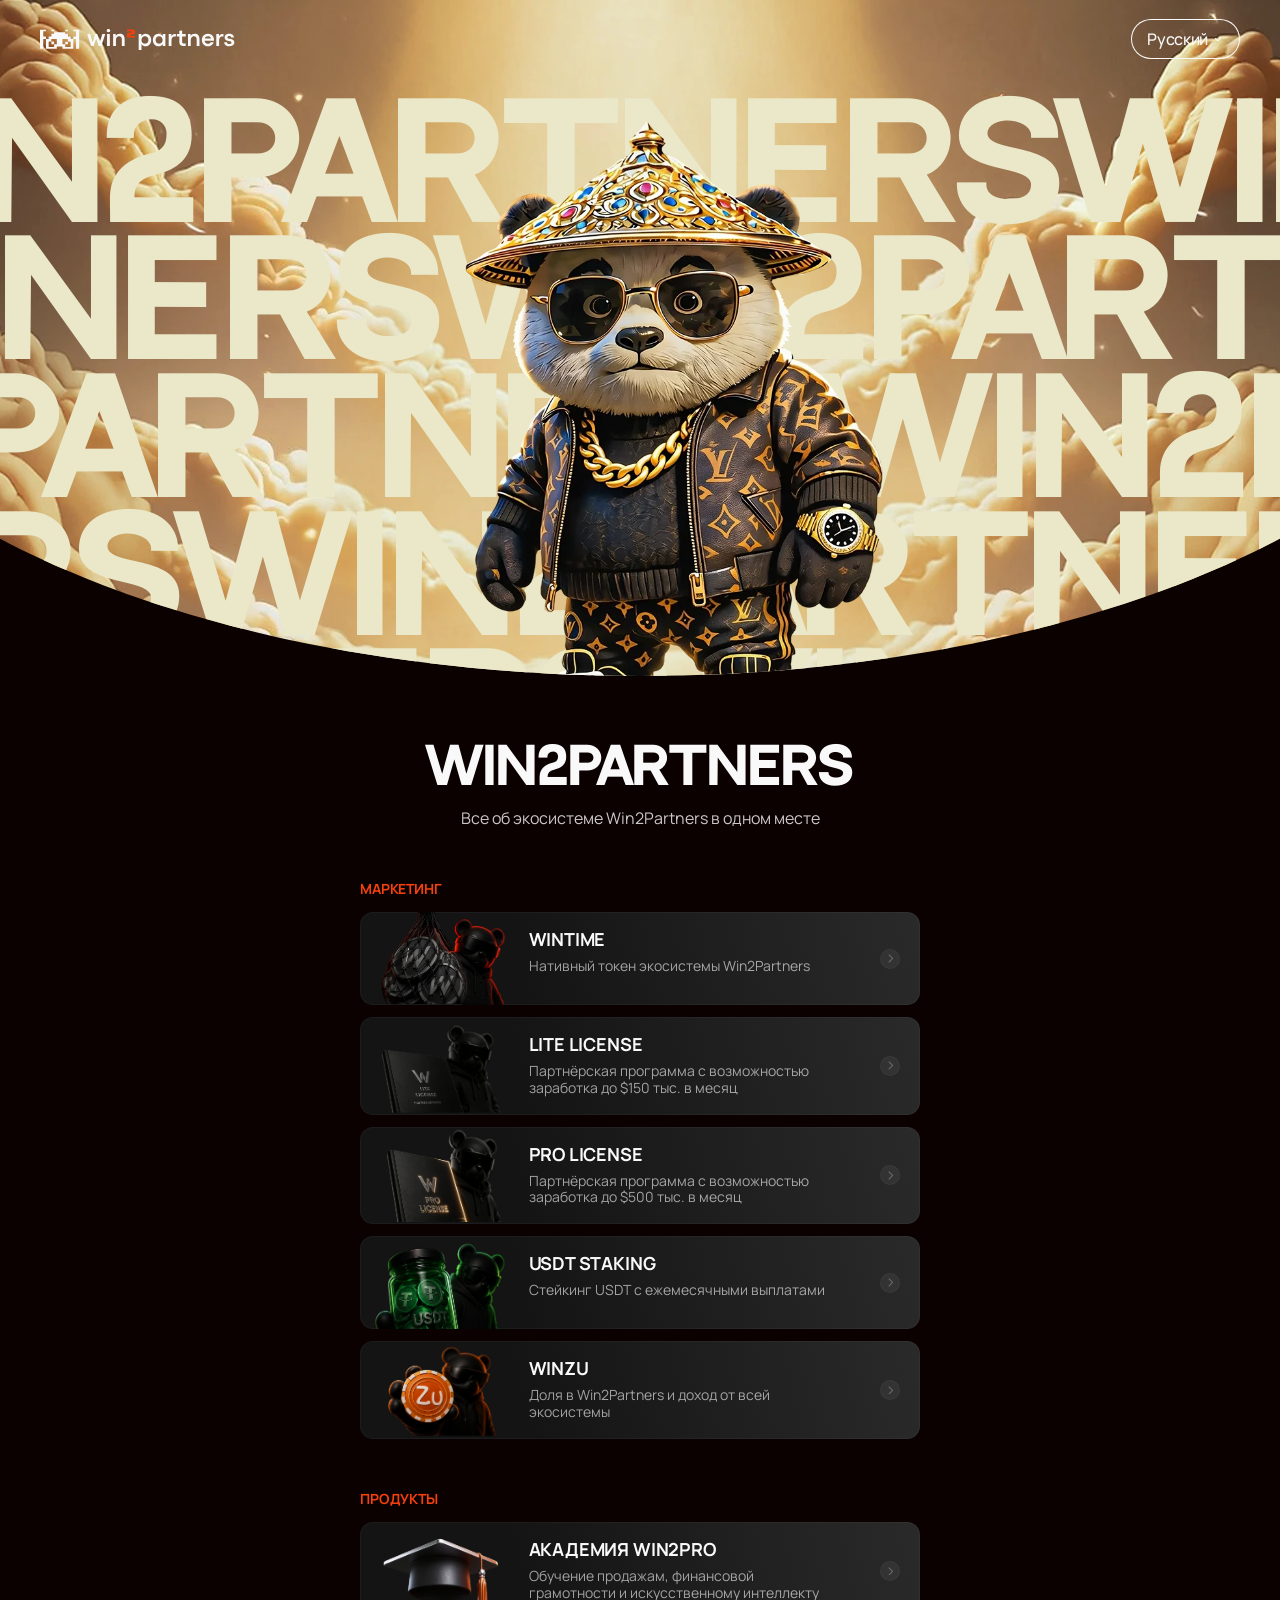
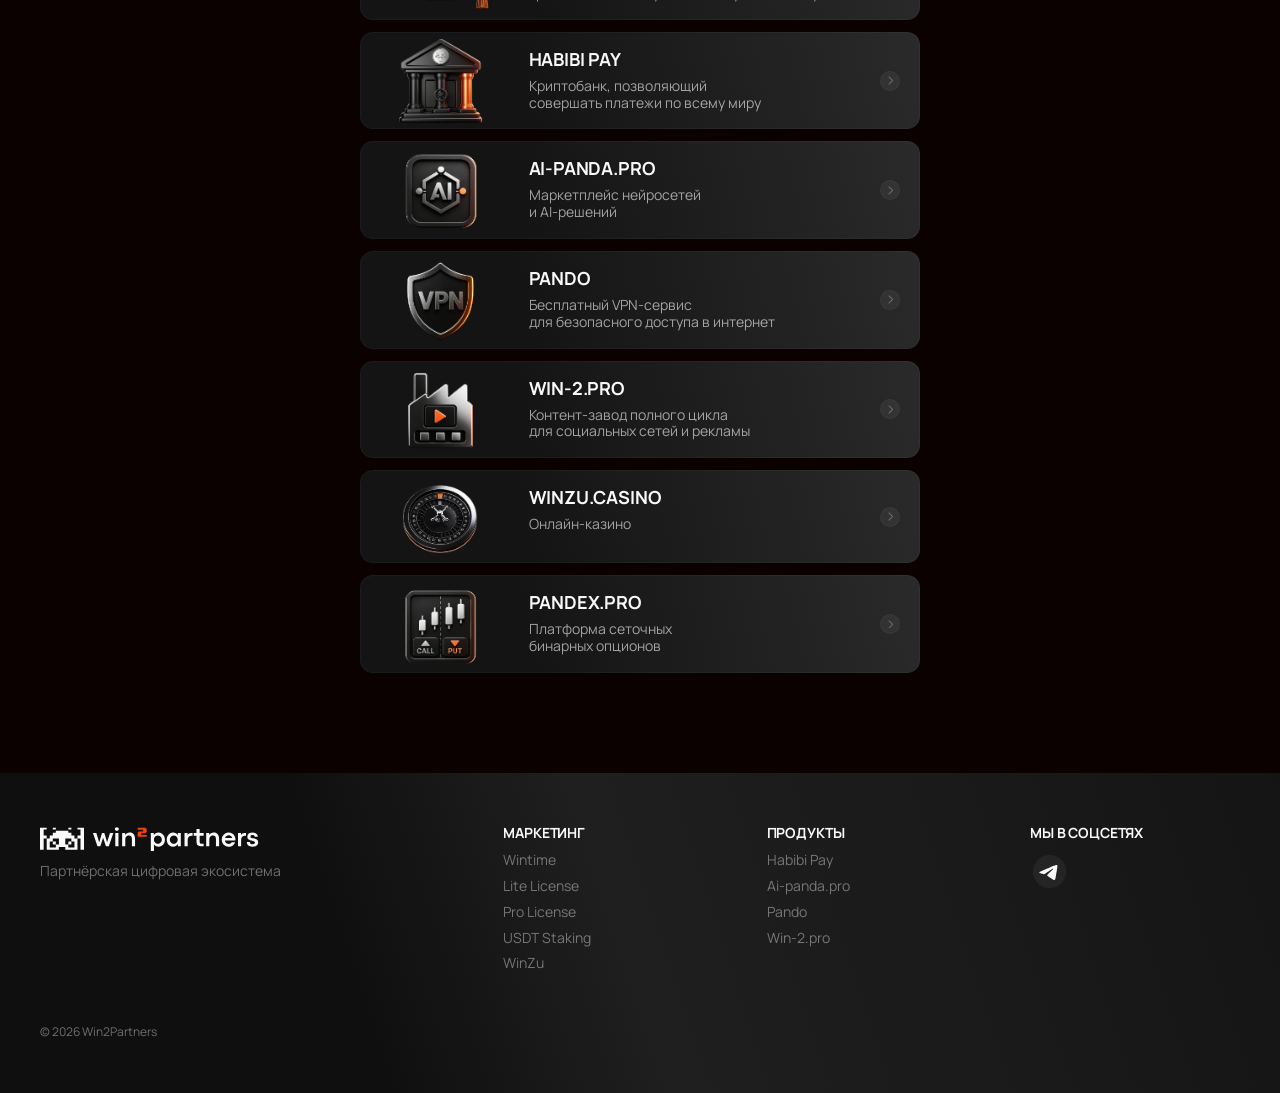
==== commit 67a1a8d4: "Sync with hub.win2.pro deploy (2026-11-19) New pages: ai-panda, habibi, pando, staking, win2pro, win" ====
--- a/index.html
+++ b/index.html
@@ -23,9 +23,12 @@
 <meta name="twitter:image" content="https://win2partners.com/assets/statement-pig-bg.png">
 <link rel="preload" as="image" href="assets/hero-clouds-wide.webp">
 <link rel="preload" as="image" href="assets/hero-panda-front.webp">
-<link rel="stylesheet" href="css/tokens.css">
-<link rel="stylesheet" href="css/components.css">
-<link rel="stylesheet" href="css/site.css">
+<link rel="preconnect" href="https://fonts.googleapis.com">
+<link rel="preconnect" href="https://fonts.gstatic.com" crossorigin>
+<link rel="stylesheet" href="https://fonts.googleapis.com/css2?family=Manrope:wght@400;500;600;700;800&display=swap">
+<link rel="stylesheet" href="css/tokens.css?v=20261110">
+<link rel="stylesheet" href="css/components.css?v=20261118">
+<link rel="stylesheet" href="css/site.css?v=20261118">
 </head>
 <body>
 <div class="w2p-header-fix">
@@ -72,11 +75,10 @@
         <div class="w2p-rise" data-reveal-delay="0">
           <a class="w2p-pc" href="wintime.html">
             <div class="w2p-pc-inner">
-              <div class="w2p-pc-media"><span class="w2p-pc-art is-cover" style="background-image:url(assets/product-wintime.png)"></span></div>
+              <div class="w2p-pc-media"><span class="w2p-pc-art is-cover" style="background-image:url(assets/product-wintime.webp)"></span></div>
               <div class="w2p-pc-body"><div class="w2p-pc-text">
                 <h3 class="w2p-pc-title">Wintime</h3>
-                <p class="w2p-pc-desc">Обменивай полученные Wintime
-на ценные призы каждый день</p>
+                <p class="w2p-pc-desc">Нативный токен экосистемы Win2Partners</p>
               </div></div>
             </div>
             <span class="w2p-arrow w2p-pc-arrow" aria-hidden="true"><svg viewBox="0 0 3 6" fill="none"><path d="M 0.354 0.354 L 3 3 L 0.354 5.646" stroke="currentColor" stroke-width="0.7" fill="none"/></svg></span>
@@ -85,11 +87,11 @@
         <div class="w2p-rise" data-reveal-delay="70">
           <a class="w2p-pc" href="lite.html">
             <div class="w2p-pc-inner">
-              <div class="w2p-pc-media"><span class="w2p-pc-art" style="background-image:url(assets/product-lite-license.png)"></span></div>
+              <div class="w2p-pc-media"><span class="w2p-pc-art" style="background-image:url(assets/product-lite-license.webp)"></span></div>
               <div class="w2p-pc-body"><div class="w2p-pc-text">
                 <h3 class="w2p-pc-title">Lite License</h3>
-                <p class="w2p-pc-desc">Строй партнерскую сеть,
-зарабатывай до $150т / в месяц</p>
+                <p class="w2p-pc-desc">Партнёрская программа с возможностью
+заработка до $150 тыс. в месяц</p>
               </div></div>
             </div>
             <span class="w2p-arrow w2p-pc-arrow" aria-hidden="true"><svg viewBox="0 0 3 6" fill="none"><path d="M 0.354 0.354 L 3 3 L 0.354 5.646" stroke="currentColor" stroke-width="0.7" fill="none"/></svg></span>
@@ -98,41 +100,39 @@
         <div class="w2p-rise" data-reveal-delay="140">
           <a class="w2p-pc" href="pro.html">
             <div class="w2p-pc-inner">
-              <div class="w2p-pc-media"><span class="w2p-pc-art" style="background-image:url(assets/product-pro-license.png)"></span></div>
+              <div class="w2p-pc-media"><span class="w2p-pc-art" style="background-image:url(assets/product-pro-license.webp)"></span></div>
               <div class="w2p-pc-body"><div class="w2p-pc-text">
                 <h3 class="w2p-pc-title">Pro License</h3>
-                <p class="w2p-pc-desc">Строй партнерскую сеть,
-зарабатывай до $500т / в месяц</p>
+                <p class="w2p-pc-desc">Партнёрская программа с возможностью
+заработка до $500 тыс. в месяц</p>
               </div></div>
             </div>
             <span class="w2p-arrow w2p-pc-arrow" aria-hidden="true"><svg viewBox="0 0 3 6" fill="none"><path d="M 0.354 0.354 L 3 3 L 0.354 5.646" stroke="currentColor" stroke-width="0.7" fill="none"/></svg></span>
           </a>
         </div>
         <div class="w2p-rise" data-reveal-delay="210">
-          <div class="w2p-pc w2p-pc--static">
-            <div class="w2p-pc-inner">
-              <div class="w2p-pc-media"><span class="w2p-pc-art" style="background-image:url(assets/product-usdt-staking.png)"></span></div>
+          <a class="w2p-pc" href="staking.html">
+            <div class="w2p-pc-inner">
+              <div class="w2p-pc-media"><span class="w2p-pc-art" style="background-image:url(assets/product-usdt-staking.webp)"></span></div>
               <div class="w2p-pc-body"><div class="w2p-pc-text">
                 <h3 class="w2p-pc-title">USDT Staking</h3>
-                <p class="w2p-pc-desc">Инвестируй с Win2Partners
-и приумножай свой капитал</p>
-              </div></div>
-            </div>
-            <span class="w2p-arrow w2p-pc-arrow" aria-hidden="true"><svg viewBox="0 0 3 6" fill="none"><path d="M 0.354 0.354 L 3 3 L 0.354 5.646" stroke="currentColor" stroke-width="0.7" fill="none"/></svg></span>
-          </div>
+                <p class="w2p-pc-desc">Стейкинг USDT с ежемесячными выплатами</p>
+              </div></div>
+            </div>
+            <span class="w2p-arrow w2p-pc-arrow" aria-hidden="true"><svg viewBox="0 0 3 6" fill="none"><path d="M 0.354 0.354 L 3 3 L 0.354 5.646" stroke="currentColor" stroke-width="0.7" fill="none"/></svg></span>
+          </a>
         </div>
         <div class="w2p-rise" data-reveal-delay="280">
-          <div class="w2p-pc w2p-pc--static">
-            <div class="w2p-pc-inner">
-              <div class="w2p-pc-media"><span class="w2p-pc-art" style="background-image:url(assets/product-winzu.png)"></span></div>
+          <a class="w2p-pc" href="winzu.html">
+            <div class="w2p-pc-inner">
+              <div class="w2p-pc-media"><span class="w2p-pc-art" style="background-image:url(assets/product-winzu.webp)"></span></div>
               <div class="w2p-pc-body"><div class="w2p-pc-text">
                 <h3 class="w2p-pc-title">WinZu</h3>
-                <p class="w2p-pc-desc">Будь совладельцем Win2Partners,
-получай прибыль от всей экосистемы</p>
-              </div></div>
-            </div>
-            <span class="w2p-arrow w2p-pc-arrow" aria-hidden="true"><svg viewBox="0 0 3 6" fill="none"><path d="M 0.354 0.354 L 3 3 L 0.354 5.646" stroke="currentColor" stroke-width="0.7" fill="none"/></svg></span>
-          </div>
+                <p class="w2p-pc-desc">Доля в Win2Partners и доход от всей экосистемы</p>
+              </div></div>
+            </div>
+            <span class="w2p-arrow w2p-pc-arrow" aria-hidden="true"><svg viewBox="0 0 3 6" fill="none"><path d="M 0.354 0.354 L 3 3 L 0.354 5.646" stroke="currentColor" stroke-width="0.7" fill="none"/></svg></span>
+          </a>
         </div>
         </div>
       </section>
@@ -142,7 +142,7 @@
         <div class="w2p-rise" data-reveal-delay="0">
           <div class="w2p-pc w2p-pc--static">
             <div class="w2p-pc-inner">
-              <div class="w2p-pc-media"><span class="w2p-pc-art" style="background-image:url(assets/product-academy.png)"></span></div>
+              <div class="w2p-pc-media"><span class="w2p-pc-art" style="background-image:url(assets/product-academy.webp)"></span></div>
               <div class="w2p-pc-body"><div class="w2p-pc-text">
                 <h3 class="w2p-pc-title">Академия Win2Pro</h3>
                 <p class="w2p-pc-desc">Обучение продажам, финансовой
@@ -153,9 +153,9 @@
           </div>
         </div>
         <div class="w2p-rise" data-reveal-delay="70">
-          <div class="w2p-pc w2p-pc--static">
-            <div class="w2p-pc-inner">
-              <div class="w2p-pc-media"><span class="w2p-pc-art" style="background-image:url(assets/product-habibi-pay.png)"></span></div>
+          <a class="w2p-pc" href="habibi.html">
+            <div class="w2p-pc-inner">
+              <div class="w2p-pc-media"><span class="w2p-pc-art" style="background-image:url(assets/product-habibi-pay.webp)"></span></div>
               <div class="w2p-pc-body"><div class="w2p-pc-text">
                 <h3 class="w2p-pc-title">Habibi Pay</h3>
                 <p class="w2p-pc-desc">Криптобанк, позволяющий
@@ -163,12 +163,12 @@
               </div></div>
             </div>
             <span class="w2p-arrow w2p-pc-arrow" aria-hidden="true"><svg viewBox="0 0 3 6" fill="none"><path d="M 0.354 0.354 L 3 3 L 0.354 5.646" stroke="currentColor" stroke-width="0.7" fill="none"/></svg></span>
-          </div>
+          </a>
         </div>
         <div class="w2p-rise" data-reveal-delay="140">
-          <div class="w2p-pc w2p-pc--static">
-            <div class="w2p-pc-inner">
-              <div class="w2p-pc-media"><span class="w2p-pc-art" style="background-image:url(assets/product-ai-panda.png)"></span></div>
+          <a class="w2p-pc" href="ai-panda.html">
+            <div class="w2p-pc-inner">
+              <div class="w2p-pc-media"><span class="w2p-pc-art" style="background-image:url(assets/product-ai-panda.webp)"></span></div>
               <div class="w2p-pc-body"><div class="w2p-pc-text">
                 <h3 class="w2p-pc-title">Ai-panda.pro</h3>
                 <p class="w2p-pc-desc">Маркетплейс нейросетей
@@ -176,12 +176,12 @@
               </div></div>
             </div>
             <span class="w2p-arrow w2p-pc-arrow" aria-hidden="true"><svg viewBox="0 0 3 6" fill="none"><path d="M 0.354 0.354 L 3 3 L 0.354 5.646" stroke="currentColor" stroke-width="0.7" fill="none"/></svg></span>
-          </div>
+          </a>
         </div>
         <div class="w2p-rise" data-reveal-delay="210">
-          <div class="w2p-pc w2p-pc--static">
-            <div class="w2p-pc-inner">
-              <div class="w2p-pc-media"><span class="w2p-pc-art" style="background-image:url(assets/product-pando.png)"></span></div>
+          <a class="w2p-pc" href="pando.html">
+            <div class="w2p-pc-inner">
+              <div class="w2p-pc-media"><span class="w2p-pc-art" style="background-image:url(assets/product-pando.webp)"></span></div>
               <div class="w2p-pc-body"><div class="w2p-pc-text">
                 <h3 class="w2p-pc-title">Pando</h3>
                 <p class="w2p-pc-desc">Бесплатный VPN-сервис
@@ -189,25 +189,25 @@
               </div></div>
             </div>
             <span class="w2p-arrow w2p-pc-arrow" aria-hidden="true"><svg viewBox="0 0 3 6" fill="none"><path d="M 0.354 0.354 L 3 3 L 0.354 5.646" stroke="currentColor" stroke-width="0.7" fill="none"/></svg></span>
-          </div>
+          </a>
         </div>
         <div class="w2p-rise" data-reveal-delay="280">
-          <div class="w2p-pc w2p-pc--static">
-            <div class="w2p-pc-inner">
-              <div class="w2p-pc-media"><span class="w2p-pc-art" style="background-image:url(assets/product-win2pro.png)"></span></div>
+          <a class="w2p-pc" href="win2pro.html">
+            <div class="w2p-pc-inner">
+              <div class="w2p-pc-media"><span class="w2p-pc-art" style="background-image:url(assets/product-win2pro.webp)"></span></div>
               <div class="w2p-pc-body"><div class="w2p-pc-text">
                 <h3 class="w2p-pc-title">Win-2.pro</h3>
                 <p class="w2p-pc-desc">Контент-завод полного цикла
-для ваших социальных сетей и рекламы</p>
-              </div></div>
-            </div>
-            <span class="w2p-arrow w2p-pc-arrow" aria-hidden="true"><svg viewBox="0 0 3 6" fill="none"><path d="M 0.354 0.354 L 3 3 L 0.354 5.646" stroke="currentColor" stroke-width="0.7" fill="none"/></svg></span>
-          </div>
+для социальных сетей и рекламы</p>
+              </div></div>
+            </div>
+            <span class="w2p-arrow w2p-pc-arrow" aria-hidden="true"><svg viewBox="0 0 3 6" fill="none"><path d="M 0.354 0.354 L 3 3 L 0.354 5.646" stroke="currentColor" stroke-width="0.7" fill="none"/></svg></span>
+          </a>
         </div>
         <div class="w2p-rise" data-reveal-delay="350">
           <div class="w2p-pc w2p-pc--static">
             <div class="w2p-pc-inner">
-              <div class="w2p-pc-media"><span class="w2p-pc-art" style="background-image:url(assets/product-winzu-casino.png)"></span></div>
+              <div class="w2p-pc-media"><span class="w2p-pc-art" style="background-image:url(assets/product-winzu-casino.webp)"></span></div>
               <div class="w2p-pc-body"><div class="w2p-pc-text">
                 <h3 class="w2p-pc-title">WinZu.casino</h3>
                 <p class="w2p-pc-desc">Онлайн-казино</p>
@@ -219,7 +219,7 @@
         <div class="w2p-rise" data-reveal-delay="420">
           <div class="w2p-pc w2p-pc--static">
             <div class="w2p-pc-inner">
-              <div class="w2p-pc-media"><span class="w2p-pc-art" style="background-image:url(assets/product-pandex.png)"></span></div>
+              <div class="w2p-pc-media"><span class="w2p-pc-art" style="background-image:url(assets/product-pandex.webp)"></span></div>
               <div class="w2p-pc-body"><div class="w2p-pc-text">
                 <h3 class="w2p-pc-title">Pandex.pro</h3>
                 <p class="w2p-pc-desc">Платформа сеточных
@@ -240,7 +240,7 @@
         <a class="w2p-lockup" href="index.html" data-scroll-top aria-label="Win2Partners — на главную">
           <img src="assets/logo-win2partners.svg" alt="Win2Partners" width="140" height="25">
         </a>
-        <span class="w2p-footer-tagline">Партнерская цифровая экосистема</span>
+        <span class="w2p-footer-tagline">Партнёрская цифровая экосистема</span>
       </div>
       <span class="w2p-footer-legal">© 2026 Win2Partners</span>
     </div>
@@ -251,8 +251,8 @@
         <li><a href="wintime.html">Wintime</a></li>
         <li><a href="lite.html">Lite License</a></li>
         <li><a href="pro.html">Pro License</a></li>
-        <li><a href="#" aria-disabled="true">USDT Staking</a></li>
-        <li><a href="#" aria-disabled="true">WinZu</a></li>
+        <li><a href="staking.html">USDT Staking</a></li>
+        <li><a href="winzu.html">WinZu</a></li>
         </ul>
       </div>
     </div>
@@ -260,13 +260,10 @@
       <div>
         <span class="w2p-footer-h">Продукты</span>
         <ul>
-        <li><a href="#" aria-disabled="true">Академия Win2Pro</a></li>
-        <li><a href="#" aria-disabled="true">Habibi Pay</a></li>
-        <li><a href="#" aria-disabled="true">Ai-panda.pro</a></li>
-        <li><a href="#" aria-disabled="true">Pando</a></li>
-        <li><a href="#" aria-disabled="true">Win-2.pro</a></li>
-        <li><a href="#" aria-disabled="true">Winzu.casino</a></li>
-        <li><a href="#" aria-disabled="true">Pandex.pro</a></li>
+        <li><a href="habibi.html">Habibi Pay</a></li>
+        <li><a href="ai-panda.html">Ai-panda.pro</a></li>
+        <li><a href="pando.html">Pando</a></li>
+        <li><a href="win2pro.html">Win-2.pro</a></li>
         </ul>
       </div>
     </div>
@@ -274,14 +271,15 @@
       <span class="w2p-footer-h">мы в соцсетях</span>
       <a href="https://t.me/win2partners" target="_blank" rel="noreferrer noopener" aria-label="Telegram Win2Partners">
         <svg width="33.333" height="33.333" viewBox="0 0 33.333 33.333" fill="none" aria-hidden="true">
-          <path d="M 16.667 0 C 7.467 0 0 7.467 0 16.667 C 0 25.867 7.467 33.333 16.667 33.333 C 25.867 33.333 33.333 25.867 33.333 16.667 C 33.333 7.467 25.867 0 16.667 0 Z M 24.4 11.333 C 24.15 13.967 23.067 20.367 22.517 23.317 C 22.283 24.567 21.817 24.983 21.383 25.033 C 20.417 25.117 19.683 24.4 18.75 23.783 C 17.283 22.817 16.45 22.217 15.033 21.283 C 13.383 20.2 14.45 19.6 15.4 18.633 C 15.65 18.383 19.917 14.5 20 14.15 C 20.012 14.097 20.01 14.042 19.996 13.99 C 19.981 13.937 19.954 13.889 19.917 13.85 C 19.817 13.767 19.683 13.8 19.567 13.817 C 19.417 13.85 17.083 15.4 12.533 18.467 C 11.867 18.917 11.267 19.15 10.733 19.133 C 10.133 19.117 9 18.8 8.15 18.517 C 7.1 18.183 6.283 18 6.35 17.417 C 6.383 17.117 6.8 16.817 7.583 16.5 C 12.45 14.383 15.683 12.983 17.3 12.317 C 21.933 10.383 22.883 10.05 23.517 10.05 C 23.65 10.05 23.967 10.083 24.167 10.25 C 24.436 10.466 24.409 10.875 24.405 11.22 C 24.404 11.259 24.403 11.297 24.4 11.333 Z" fill="var(--text-primary)" fill-rule="evenodd"/>
+          <path d="M 16.667 0 C 7.467 0 0 7.467 0 16.667 C 0 25.867 7.467 33.333 16.667 33.333 C 25.867 33.333 33.333 25.867 33.333 16.667 C 33.333 7.467 25.867 0 16.667 0 Z" fill="#fff" fill-opacity=".05"/>
+          <path d="M 24.4 11.333 C 24.15 13.967 23.067 20.367 22.517 23.317 C 22.283 24.567 21.817 24.983 21.383 25.033 C 20.417 25.117 19.683 24.4 18.75 23.783 C 17.283 22.817 16.45 22.217 15.033 21.283 C 13.383 20.2 14.45 19.6 15.4 18.633 C 15.65 18.383 19.917 14.5 20 14.15 C 20.012 14.097 20.01 14.042 19.996 13.99 C 19.981 13.937 19.954 13.889 19.917 13.85 C 19.817 13.767 19.683 13.8 19.567 13.817 C 19.417 13.85 17.083 15.4 12.533 18.467 C 11.867 18.917 11.267 19.15 10.733 19.133 C 10.133 19.117 9 18.8 8.15 18.517 C 7.1 18.183 6.283 18 6.35 17.417 C 6.383 17.117 6.8 16.817 7.583 16.5 C 12.45 14.383 15.683 12.983 17.3 12.317 C 21.933 10.383 22.883 10.05 23.517 10.05 C 23.65 10.05 23.967 10.083 24.167 10.25 C 24.436 10.466 24.409 10.875 24.405 11.22 C 24.404 11.259 24.403 11.297 24.4 11.333 Z" fill="var(--text-primary)"/>
         </svg>
       </a>
     </div>
   </div>
 </footer>
-<script src="js/i18n.js"></script>
-<script src="js/common.js"></script>
+<script src="js/i18n.js?v=20261110d"></script>
+<script src="js/common.js?v=20261110"></script>
 <script src="js/main.js"></script>
 </body>
 </html>
--- a/css/tokens.css
+++ b/css/tokens.css
@@ -1,7 +1,7 @@
 /* Win2Partners — design tokens.
    Значения перенесены из Figma-хэндоффа (project/tokens/*.css) без изменений. */
 
-@import url('https://fonts.googleapis.com/css2?family=Manrope:wght@400;500;600;700;800&display=swap');
+/* Manrope подключается <link>'ом в <head> страниц (раньше был @import — блокировал весь tokens.css). */
 
 @font-face{font-family:"Neutral Face";src:url('../fonts/NeutralFace.otf') format('opentype');font-weight:400;font-style:normal;font-display:swap}
 @font-face{font-family:"Neutral Face";src:url('../fonts/NeutralFace-Bold.otf') format('opentype');font-weight:700;font-style:normal;font-display:swap}
--- a/css/components.css
+++ b/css/components.css
@@ -83,9 +83,7 @@
   background:var(--surface-card-tall);
   -webkit-backdrop-filter:var(--blur-card);backdrop-filter:var(--blur-card);
   box-shadow:var(--shadow-card-border);display:flex;flex-direction:column;gap:32px;
-  padding:24px;align-items:flex-start;
-  transition:box-shadow var(--duration-base) var(--ease-standard)}
-.w2p-tc:hover{box-shadow:var(--shadow-card-border-hover)}
+  padding:24px;align-items:flex-start}
 .w2p-tc-head{display:flex;flex-direction:column;gap:16px;align-self:stretch}
 .w2p-tc-title{display:flex;flex-direction:row;gap:12px;align-items:center;height:32px;align-self:stretch}
 .w2p-tc-name{font-weight:700;font-size:32px;line-height:1;letter-spacing:var(--ls-label);
@@ -119,6 +117,7 @@
 .w2p-lockup img{height:clamp(18px,1.74vw,34px);width:auto;display:block}
 .w2p-lang{position:relative;align-self:stretch;display:flex}
 .w2p-lang>.w2p-btn{align-self:stretch}
+@media (max-width:1200px){.w2p-lang>.w2p-btn{font-size:14px}} /* figma 768/375: 14px, 104×38 */
 .w2p-lang-menu{position:absolute;top:calc(100% + 8px);right:0;min-width:140px;z-index:20;
   border-radius:13px;overflow:hidden;padding:4px;background:var(--surface-card);
   -webkit-backdrop-filter:var(--blur-card);backdrop-filter:var(--blur-card);
@@ -147,18 +146,43 @@
 .w2p-footer-legal{font-weight:400;font-size:12px;line-height:1.2;color:var(--text-muted);
   white-space:nowrap;text-decoration:none}
 .w2p-footer-col{position:relative;width:210px;flex-shrink:0;display:flex;flex-direction:column;
-  gap:clamp(28px,4.17vw,60px);justify-content:center;align-items:flex-start}
-.w2p-footer-col>div{display:flex;flex-direction:column;gap:16px;align-self:stretch}
-.w2p-footer-col ul{display:flex;flex-direction:column;gap:16px;align-self:stretch;
+  gap:clamp(28px,4.17vw,60px);justify-content:flex-start;align-items:flex-start;align-self:flex-start}
+/* figma: заголовок → первая ссылка 30px, шаг ссылок 26px (desktop) / 34 и 30 (tablet, mobile) */
+.w2p-footer-col>div{display:flex;flex-direction:column;gap:12px;align-self:stretch}
+.w2p-footer-col ul{display:flex;flex-direction:column;gap:9px;align-self:stretch;
   list-style:none;margin:0;padding:0}
+.w2p-footer-col li{font-size:14px;line-height:16.8px}
 .w2p-footer-h{font-weight:700;font-size:14px;line-height:1;letter-spacing:var(--ls-label);
   color:var(--text-primary);text-transform:uppercase}
 .w2p-footer-col a{font-weight:400;font-size:14px;line-height:1.2;color:var(--text-muted);
   text-decoration:none;transition:color var(--duration-base) var(--ease-standard)}
 .w2p-footer-col a:hover{color:var(--text-primary)}
-.w2p-footer-social{position:relative;width:210px;display:flex;flex-direction:column;gap:16px;
-  justify-content:center;align-items:flex-start;flex-shrink:0}
+.w2p-footer-social{position:relative;width:210px;display:flex;flex-direction:column;gap:12px;
+  justify-content:flex-start;align-items:flex-start;flex-shrink:0;align-self:flex-start}
 .w2p-footer-social a{display:flex;align-items:center;justify-content:center;
-  width:33.333px;height:33.333px;border-radius:var(--radius-pill);overflow:hidden;
+  width:40px;height:40px;border-radius:var(--radius-pill);
   transition:opacity var(--duration-base) var(--ease-standard)}
 .w2p-footer-social a:hover{opacity:.8}
+.w2p-footer-social svg{display:block;width:33.333px;height:33.333px}
+/* Desktop: колонка бренда держит высоту макета (213), © прижат к низу */
+@media (min-width:1201px){.w2p-footer-grid{min-height:213px}}
+/* Tablet (figma Web 768): слева бренд + © под слоганом + соцсети внизу, справа две колонки по 180 */
+@media (max-width:1200px){
+  .w2p-footer{padding:40px var(--site-gutter,32px)}
+  .w2p-footer-grid{display:grid;grid-template-columns:minmax(0,1fr) 180px 180px;
+    grid-template-areas:"brand mk pr" "social mk pr";column-gap:32px;row-gap:40px}
+  .w2p-footer-brand{grid-area:brand;justify-content:flex-start;min-width:0;align-self:start}
+  .w2p-footer-col:nth-of-type(2){grid-area:mk}
+  .w2p-footer-col:nth-of-type(3){grid-area:pr}
+  .w2p-footer-col{width:auto}
+  .w2p-footer-col>div{gap:16px}
+  .w2p-footer-col ul{gap:13px}
+  .w2p-footer-social{grid-area:social;align-self:end;width:auto}
+}
+/* Mobile (figma 375): всё в одну колонку, шаг блоков 32 */
+@media (max-width:767px){
+  .w2p-footer{padding:32px var(--site-gutter,16px)}
+  .w2p-footer-grid{grid-template-columns:minmax(0,1fr);
+    grid-template-areas:"brand" "mk" "pr" "social";row-gap:32px}
+  .w2p-footer-social{align-self:start}
+}
--- a/css/site.css
+++ b/css/site.css
@@ -5,7 +5,7 @@
    Брейкпоинты: ≥1440 масштабирование · 1200–1440 гибкий десктоп · 768–1200 планшет · ≥375 мобильный. */
 
 :root{
-  --site-gutter:clamp(16px,2.78vw,40px);
+  --site-gutter:40px; /* figma: 40 desktop · 32 tablet · 16 mobile (см. медиа ниже) */
   --site-col:min(560px,100%);
   --site-col-wide:min(1360px,100%);
   --site-col-text:min(704px,100%);
@@ -24,6 +24,8 @@
   /* Единый вертикальный ритм между блоками: 100 на мобильном, 140–150 выше. */
   --w2p-block:clamp(100px,10.4vw,150px);
 }
+@media (max-width:1200px){:root{--site-gutter:32px}}
+@media (max-width:767px){:root{--site-gutter:16px}}
 
 .w2p-page{width:100%;display:flex;flex-direction:column;align-items:stretch}
 .w2p-section{position:relative;overflow:clip;overflow-clip-margin:520px;
@@ -32,6 +34,8 @@
 /* Каталог идёт сразу за hero — 100px верхнего паддинга из макета читаются как
    мёртвый зазор после того, как диск hero в него ужался, поэтому он подтянут. */
 .w2p-section--first{padding-top:clamp(20px,2.4vw,48px)}
+/* Низ каталога — 100 при 1440, как в макете (общий --section-pad давал 150). */
+.w2p-section--first{padding-bottom:clamp(100px,6.94vw,139px)}
 .w2p-col{width:var(--site-col);display:flex;flex-direction:column;gap:16px}
 .w2p-col--center{align-items:center;gap:12px}
 .w2p-eyebrow{font-weight:700;font-size:14px;line-height:1;letter-spacing:var(--ls-label);
@@ -95,22 +99,29 @@
 }
 
 /* ---- hero Wintime (покадровая прокрутка) ---- */
-.w2p-crumb{display:inline-flex;align-items:center;gap:12px;margin-bottom:clamp(14px,1.9vw,30px);
-  background:none;border:0;padding:0;font-family:var(--font-text);font-weight:400;
-  font-size:var(--fs-body-lg);line-height:1;color:var(--text-primary);text-decoration:none;
+/* «Все продукты» по макету: Manrope 500 16 при 70% белого, кружок 32 white/0.05
+   с серой стрелкой (база .w2p-arrow), зазор 10; до заголовка 40 (32 + gap 8). */
+.w2p-crumb{display:inline-flex;align-items:center;gap:10px;margin-bottom:clamp(24px,2.2vw,44px);
+  background:none;border:0;padding:0;font-family:var(--font-text);font-weight:500;
+  font-size:16px;line-height:1.3;letter-spacing:var(--ls-label);color:rgba(249,249,249,.7);
+  text-decoration:none;align-self:flex-start;
   transition:opacity var(--duration-base) var(--ease-standard)}
-.w2p-crumb:hover{opacity:.7;color:var(--text-primary)}
-.w2p-crumb .w2p-arrow{width:clamp(30px,2.2vw,44px);height:clamp(30px,2.2vw,44px);
-  color:var(--text-primary);background-color:rgba(255,255,255,.153)}
+.w2p-crumb:hover{opacity:.7;color:rgba(249,249,249,.7)}
+.w2p-crumb .w2p-arrow{width:32px;height:32px}
+.w2p-crumb .w2p-arrow svg{width:16%;height:31%}
 .w2p-vhero{position:relative;width:100%;z-index:0;height:300vh}
 .w2p-vhero-pin{position:sticky;top:0;height:100vh;overflow:hidden;background-color:var(--surface-page)}
 .w2p-vhero-canvas{position:absolute;inset:0;width:100%;height:100%;display:block;will-change:opacity}
-.w2p-vhero-copy{position:absolute;left:var(--site-gutter);right:var(--site-gutter);top:14.7vh;
+/* Портретные планшет/мобильный рисуют статичный рендер из макета (js/wintime.js) — постер-кадр ролика не нужен */
+@media (max-width:1200px) and (orientation:portrait){.w2p-vhero-pin{background-image:none!important}}
+/* Верх «Все продукты» — 98 от верха экрана, как в макете (было 14.7vh ≈ 132 при 900). */
+.w2p-vhero-copy{position:absolute;left:var(--site-gutter);right:var(--site-gutter);top:max(98px,10.9vh);
   display:flex;flex-direction:column;gap:8px;will-change:transform,opacity}
-.w2p-vhero-note{position:absolute;left:var(--site-gutter);bottom:5vh;width:min(345px,60%)}
+/* Ширина в em: 318 при кегле 18, как в макете, — тот же перенос на любом кегле. */
+.w2p-vhero-note{position:absolute;left:var(--site-gutter);bottom:5vh;width:min(17.7em,60%)}
 /* Блок модели начисления поднимается поверх последнего отрезка пина, чтобы оказаться
    на экране за пару секунд до конца ролика. */
-.w2p-section--overhero{margin-top:-78vh;z-index:2}
+.w2p-section--overhero{margin-top:-50vh;z-index:2}
 /* Своей плашки нет — сквозь просвечивает цвет страницы, читается только свечение. */
 .w2p-section--bare{background-color:transparent}
 
@@ -121,11 +132,14 @@
 .w2p-asterisk{position:absolute;left:68.8%;top:39%}
 
 /* ---- подарки: круговая карусель по скроллу ---- */
-.w2p-gifts{position:relative;width:100%}
+/* --gt-top — верх заголовка, --gt-bottom — его низ (меряет js/wintime.js, здесь запасной
+   расчёт на две строки). Плитка стоит вплотную под заголовком, как в макете. */
+.w2p-gifts{position:relative;width:100%;--gt-top:calc(clamp(78px,5.4vw,108px) + 5vh);
+  --orbit-top:calc(var(--gt-bottom,calc(var(--gt-top) + 2.2 * var(--fs-section))) + var(--orbit-tile) / 2)}
 .w2p-gifts-pin{position:sticky;top:0;height:100vh;overflow:hidden;background-color:var(--surface-page)}
 /* Отступ от фиксированной шапки: пин начинается у верха вьюпорта, поэтому заголовку
    нужна высота хрома плюс воздух, иначе лого ложится на заголовок. */
-.w2p-gifts-title{position:absolute;left:50%;top:calc(clamp(78px,5.4vw,108px) + 5vh);
+.w2p-gifts-title{position:absolute;left:50%;top:var(--gt-top);
   transform:translateX(-50%);width:min(800px,88%);display:flex;flex-direction:column;
   align-items:center;z-index:2}
 .w2p-gifts-title .w2p-display{text-align:center;width:100%}
@@ -136,11 +150,21 @@
 .w2p-orbit-item{position:absolute;left:0;top:0;width:var(--orbit-tile);aspect-ratio:1;
   background-size:contain;background-position:center;background-repeat:no-repeat;
   will-change:transform,opacity}
+/* Пагинация карусели: только на планшете и мобильном, под подписью. */
+.w2p-orbit-dots{position:absolute;left:50%;transform:translateX(-50%);z-index:2;
+  top:calc(var(--orbit-top) + var(--orbit-tile) / 2 + 20px);
+  display:none;gap:4px}
+.w2p-orbit-dot{width:10px;height:10px;padding:0;border:0;border-radius:50%;cursor:pointer;
+  background:rgba(255,255,255,.15);transition:background-color 200ms linear}
+.w2p-orbit-dot.is-active{background:var(--accent-primary)}
+@media (max-width:1200px){.w2p-orbit-dots{display:flex}}
+/* Подпись — часть карточки подарка в макете: низ подписи совпадает с низом плитки.
+   Переносы строк берутся из data-title (pre-line), блок по ширине текста, строки влево. */
 .w2p-orbit-caption{position:absolute;left:50%;
-  top:calc(var(--orbit-top) + var(--orbit-tile) / 2 + 24px);width:min(340px,70vw);
-  text-align:center;transform:translateX(-50%);z-index:2;font-weight:700;
-  font-size:clamp(13px,1.25vw,22px);line-height:1;letter-spacing:var(--ls-label);
-  text-transform:uppercase;color:var(--text-primary);white-space:nowrap;
+  top:calc(var(--orbit-top) + var(--orbit-tile) / 2);width:max-content;max-width:min(340px,80vw);
+  text-align:left;transform:translate(-50%,-100%);z-index:2;font-weight:700;
+  font-size:clamp(13px,1.25vw,22px);line-height:1.1;letter-spacing:var(--ls-label);
+  text-transform:uppercase;color:var(--text-primary);white-space:pre-line;
   transition:opacity 200ms linear}
 
 /* ---- закрывающее утверждение ---- */
@@ -162,10 +186,10 @@
 @media (max-width:1200px){
   :root{--fs-marquee:clamp(52px,12.5vw,150px);--fs-section:clamp(28px,4.6vw,56px);
     --hero-h:clamp(420px,62vw,760px)}
-  .w2p-tariffs{grid-template-columns:repeat(2,minmax(0,1fr))}
-  .w2p-asterisk{display:none}
-  :root{--orbit-tile:min(clamp(170px,30vw,300px),42vh)}
-  .w2p-section--overhero{margin-top:-70vh}
+  /* Планшет, как в макете: FREE/LITE/PRO в ряд, во втором ряду LITE+PRO и бонус на две колонки. */
+  .w2p-tariffs{grid-template-columns:repeat(3,minmax(0,1fr))}
+  /* Планшет: плитка 383 при 768, как в макете (половина ширины), с потолком по высоте. */
+  :root{--orbit-tile:min(383px,50vw,40vh)}
 }
 
 @media (max-width:767px){
@@ -176,17 +200,15 @@
   .w2p-hero-plate{left:26.3%;top:20.83%;width:47.4%;height:83.33%}
   .w2p-marquee-rows{top:calc(22vw + 76px)}
   .w2p-tariffs{grid-template-columns:minmax(0,1fr)}
+  .w2p-asterisk{display:none}
   /* Сноска у hero остаётся на мобильном, прижата к левому нижнему углу блока. */
   .w2p-vhero-note{left:var(--site-gutter);right:auto;top:auto;bottom:4vh;width:84%}
   .w2p-section--overhero{margin-top:-60vh}
 
   /* Подарки, мобильный: заголовок под шапкой, одна плитка по центру, подпись под ней. */
-  .w2p-gifts-title{top:calc(clamp(78px,5.4vw,108px) + 8vh);width:88%}
-  /* Только на мобильном первая строка переносится на две. */
-  .w2p-gifts-title .w2p-display:first-child{white-space:normal}
-  :root{--orbit-tile:52vw;
-    --orbit-top:calc(clamp(78px,5.4vw,108px) + 8vh + 3.3 * var(--fs-section)
-      + 28px + var(--orbit-tile) / 2)}
+  /* Макет 375: заголовок с 170 из 800, плитка 289 (77vw) вплотную под ним. */
+  .w2p-gifts{--gt-top:calc(78px + 11vh);--orbit-tile:min(77vw,42vh)}
+  .w2p-gifts-title{width:min(356px,95%)}
 
   /* Утверждение, мобильный: заголовок стопкой сверху, плашка на всю ширину под ним. */
   .w2p-statement{height:168vw;min-height:0;margin-top:-14vh;margin-bottom:12vh}
@@ -204,3 +226,205 @@
   /* шеврон — сосед .w2p-pc-inner, поэтому на мобильном он прижат в строку с текстом */
   .w2p-pc-arrow{position:absolute;right:16px;bottom:26px;top:auto}
 }
+
+/* ---- Wintime: правки по макету от 03.11 ---- */
+
+/* Роль токена: карта социального слоя слева, две карточки механик справа.
+   Сетка 754 + 285 при 16 зазора, как в макете. */
+.w2p-role-title{display:flex;flex-direction:column;align-items:center}
+.w2p-role-title>span{display:block}
+.w2p-role-grid{width:min(1055px,100%);display:grid;grid-template-columns:754fr 285fr;gap:16px}
+.w2p-role-map{position:relative;aspect-ratio:754/504;border-radius:var(--radius-card);overflow:hidden;
+  box-shadow:var(--shadow-card-border);display:flex;flex-direction:column;justify-content:space-between;
+  padding:24px;background:var(--w2p-ink-850)}
+.w2p-role-art{position:absolute;inset:0;z-index:0}
+.w2p-role-bg{position:absolute;inset:0;width:100%;height:100%;object-fit:cover;display:block}
+.w2p-role-pin{position:absolute;display:block;height:auto}
+.w2p-role-av{width:7.958%}
+.w2p-role-coins{width:9.416%}
+.w2p-role-map-title,.w2p-role-facts{position:relative;z-index:1}
+.w2p-role-map-title{font-family:var(--font-display);font-weight:700;font-size:32px;line-height:1;
+  letter-spacing:var(--ls-label);text-transform:uppercase;color:var(--text-primary);margin:0}
+.w2p-role-facts{list-style:none;margin:0;padding:0;display:grid;grid-template-columns:250fr 246fr 209fr;
+  gap:0;font-size:14px;line-height:1.2;color:var(--w2p-white)}
+.w2p-role-facts li{padding-right:16px}
+.w2p-role-side{display:grid;grid-template-rows:1fr 1fr;gap:12px}
+.w2p-role-card{border-radius:var(--radius-card);background:var(--surface-card-tall);
+  box-shadow:var(--shadow-card-border);padding:24px;display:flex;flex-direction:column;
+  justify-content:space-between;gap:24px}
+.w2p-role-card-title{font-weight:700;font-size:18px;line-height:1.1;letter-spacing:var(--ls-label);
+  text-transform:uppercase;color:var(--text-primary);margin:0;white-space:nowrap}
+.w2p-role-card-body{display:flex;flex-direction:column;gap:14px}
+.w2p-role-intro{font-weight:600;font-size:14px;line-height:1.2;color:var(--w2p-white);margin:0}
+.w2p-role-list{list-style:none;margin:0;padding:0;display:flex;flex-direction:column;gap:12px}
+.w2p-role-list li{display:flex;gap:10px;align-items:flex-start;font-size:14px;line-height:1.2;
+  color:var(--text-muted)}
+.w2p-role-star{flex-shrink:0;color:var(--accent-primary);margin-top:2px}
+/* Десктоп: высоту ряда задаёт карта (754×504), правая колонка в неё вписывается —
+   две карточки по 246 при зазоре 12, как в макете, без выпирания вниз. */
+@media (min-width:1201px){
+  .w2p-role-side{height:0;min-height:100%}
+  .w2p-role-card{gap:16px;min-height:0}
+}
+
+/* Модель начисления: карточки без кнопок, внутренний отступ 40 как в макете;
+   звёздочка теперь привязана к карточке PRO, а не к проценту секции. */
+.w2p-model .w2p-tc{padding:40px}
+.w2p-tc-wrap{position:relative}
+.w2p-tc-wrap .w2p-asterisk{position:absolute;left:auto;right:35px;top:-19px;z-index:2}
+.w2p-invite-wrap{grid-column:1/-1}
+.w2p-invite{min-height:251px;justify-content:space-between;gap:40px}
+.w2p-invite-tag{align-self:flex-start;padding:2px 12px 4px;border-radius:var(--radius-pill);
+  background:linear-gradient(-11.5deg,rgb(243,64,13) 1.2%,rgb(234,104,19) 94.9%);
+  font-weight:600;font-size:16px;line-height:1.35;letter-spacing:var(--ls-tight);color:var(--w2p-white)}
+.w2p-invite-row{align-self:stretch;display:grid;grid-template-columns:repeat(4,minmax(0,1fr));
+  gap:32px;align-items:end}
+.w2p-invite-first,.w2p-invite-copy{display:flex;flex-direction:column}
+.w2p-invite-first{gap:12px}
+.w2p-invite-copy{gap:8px}
+.w2p-invite-step{display:flex;gap:12px;align-items:flex-end}
+.w2p-invite-bar{width:24px;flex-shrink:0;border-radius:var(--radius-token);
+  background:linear-gradient(180deg,rgb(234,104,19),rgb(243,64,13))}
+.w2p-invite-val{display:flex;align-items:center;gap:6px;white-space:nowrap}
+.w2p-invite-val b{font-weight:700;font-size:18px;line-height:1;letter-spacing:var(--ls-label);
+  color:var(--text-primary)}
+.w2p-invite-val span{font-weight:600;font-size:14px;line-height:1.2;color:var(--text-primary)}
+.w2p-invite-val--lg{gap:8px}
+.w2p-invite-val--lg b{font-family:var(--font-display);font-size:32px}
+.w2p-token--lg{width:22px;height:22px}
+.w2p-invite-note{font-size:14px;line-height:1.2;color:var(--text-muted)}
+
+/* Подарки: «WinTime обменивается» длиннее старой строки (802 против 800 в макете). */
+.w2p-gifts-title{width:min(880px,92%)}
+
+/* Утверждение: в макете колонка 1064 при кегле 56 — ровно три строки.
+   Ширина в em, чтобы перенос оставался тем же при любом кегле. */
+.w2p-statement-copy .w2p-display:first-child{max-width:19.2em}
+/* Верх текста 115 из 800, как в макете: при трёх строках низ «в возможности»
+   заходит под уши копилки (плашка поверх текста), а не висит над ней. */
+@media (min-width:768px){.w2p-statement-copy{top:14.375%}}
+
+@media (max-width:1200px){
+  .w2p-role-grid{grid-template-columns:minmax(0,1fr);max-width:754px}
+  .w2p-role-side{grid-template-rows:none;grid-template-columns:repeat(2,minmax(0,1fr))}
+  .w2p-invite-row{grid-template-columns:repeat(2,minmax(0,1fr));row-gap:28px}
+}
+@media (max-width:767px){
+  /* Макет 375: карточка 343×623, карта на всю её высоту (кадрирована на Европу,
+     Африку и Азию), заголовок 22 сверху, подписи столбиком поверх карты внизу.
+     Арт держит пропорцию 754×504, поэтому аватары остаются на своих местах карты. */
+  .w2p-role-map{aspect-ratio:343/623;padding:24px}
+  .w2p-role-art{inset:0 auto 0 -127.7%;width:auto;aspect-ratio:754/504}
+  .w2p-role-av{width:6.44%}
+  .w2p-role-coins{width:7.6%}
+  .w2p-role-map-title{font-size:22px}
+  .w2p-role-facts{grid-template-columns:minmax(0,1fr);gap:24px;max-width:250px}
+  .w2p-role-facts li{padding-right:0}
+  .w2p-role-side{grid-template-columns:minmax(0,1fr)}
+  .w2p-model .w2p-tc{padding:24px}
+  .w2p-invite{padding:24px}
+  .w2p-invite-row{grid-template-columns:minmax(0,1fr);row-gap:20px}
+}
+
+/* ---- правки по сверке с макетом 10.11 ----
+   Кегли заголовков переопределены на main.w2p-page, а не на :root: site.css подключён
+   на всех страницах, а переменные :root читают и другие. */
+
+/* Тарифы: названия — Neutral Face, как в макете; строки с шагом 26
+   (в макете у строк кегль 14 при боксе 10 и зазоре 16 — 16.8 + 9.2). */
+main.w2p-page .w2p-tc-name{font-family:var(--font-display);letter-spacing:var(--ls-label)}
+main.w2p-page .w2p-tc-rows{gap:9.2px}
+
+/* Подарки: одно свечение справа (в макете — одно пятно у правого края). */
+.w2p-gifts-glow .w2p-glow{right:-14%;top:30%;width:37%;height:62%}
+
+@media (max-width:1200px){
+  /* Планшет: заголовки секций 56 и подзаголовки 18, как в макете Tablet. */
+  main.w2p-page{--fs-section:56px;--fs-body-lg:18px}
+  .w2p-vhero .w2p-display--hero{font-size:72px;line-height:1.1}
+  .w2p-vhero .w2p-lead{font-size:18px}
+  .w2p-vhero-copy{top:98px}
+  .w2p-crumb{margin-bottom:24px}
+  /* Звёздочка PRO на планшете есть: 19 от правого края карточки, −20 сверху. */
+  .w2p-tc-wrap .w2p-asterisk{right:19px;top:-20px}
+  main.w2p-page .w2p-model .w2p-tc{padding:32px}
+  main.w2p-page .w2p-tc-title{height:auto}
+  main.w2p-page .w2p-tc-name{white-space:normal}
+  .w2p-invite-wrap{grid-column:span 2}
+  .w2p-invite{justify-content:flex-start;gap:32px}
+  .w2p-invite-row{column-gap:24px}
+  /* «Модель начисления» в макете Tablet — в две строки (колонка 510). */
+  .w2p-model .w2p-display--section{max-width:510px}
+  /* Роль токена: в макете Tablet слева «Доступ к продуктам», справа «Механики». */
+  .w2p-role-side>.w2p-role-card:first-child{order:1}
+  /* Подарки: заголовок в три строки, свечение слева внизу, как в макете Tablet. */
+  .w2p-gifts-title .w2p-display:first-child{white-space:normal}
+  .w2p-gifts-glow .w2p-glow{right:auto;left:-40%;top:62%;width:60%;height:70%}
+  /* Утверждение, планшет: секция 800 из 768, текст с 72, кадр 916×515 с −74,285. */
+  .w2p-statement{height:104.2vw}
+  .w2p-statement-copy{top:9%}
+  .w2p-statement-plate{left:-9.6%;top:35.6%;width:119.3%;height:64.4%}
+}
+
+@media (max-width:767px){
+  main.w2p-page{--fs-section:30px;--fs-body-lg:15px}
+  /* Hero, макет 375: «Все продукты» 14 с кружком 24 на 90, WINTIME 36, сноска 14 на всю ширину. */
+  .w2p-vhero .w2p-display--hero{font-size:36px;line-height:1.1}
+  .w2p-vhero .w2p-lead{font-size:16px}
+  .w2p-vhero-copy{top:90px}
+  .w2p-crumb{font-size:14px;margin-bottom:32px}
+  .w2p-crumb .w2p-arrow{width:24px;height:24px}
+  .w2p-vhero-note{right:var(--site-gutter);width:auto;bottom:50px;font-size:14px;line-height:1.3}
+  main.w2p-page .w2p-model .w2p-tc{padding:24px}
+  main.w2p-page .w2p-tc-name{font-size:22px}
+  main.w2p-page .w2p-tc-title{height:auto}
+  main.w2p-page .w2p-tc{gap:24px}
+  .w2p-invite-val--lg b{font-size:22px}
+  .w2p-invite-wrap{grid-column:auto}
+  .w2p-role-side>.w2p-role-card:first-child{order:0}
+  /* Механики/доступ: карточки 246 высотой, заголовок сверху, список снизу, в одну строку. */
+  .w2p-role-card{min-height:246px}
+  .w2p-role-card-title{max-width:none}
+  /* Подарки на мобильном — чистый фон, без свечений. */
+  .w2p-gifts-glow{display:none}
+  /* Утверждение, макет 375: текст 30 в 5 строк, кадр 712×401 шире экрана (−168 слева).
+     Высота ужата до 675 (в макете 800 с пустым низом), доли пересчитаны от неё. */
+  .w2p-statement{height:180vw}
+  .w2p-statement-copy{top:22.8%;width:95%}
+  .w2p-statement-plate{left:-44.8%;top:39.3%;width:189.9%;height:59.4%}
+}
+
+/* Wintime, портретные планшет/мобильный: hero — обычный блок на всю высоту экрана
+   без пина; «Роль токена» идёт следом, без наезда. svh — чтобы высота не прыгала
+   при появлении/скрытии адресной строки мобильного браузера. */
+@media (max-width:1200px) and (orientation:portrait){
+  .w2p-vhero{height:100vh;height:100svh}
+  .w2p-vhero-pin{position:relative;height:100%}
+  .w2p-section--overhero{margin-top:0}
+}
+@media (min-width:768px) and (max-width:1200px) and (orientation:portrait){.w2p-vhero-note{bottom:48px}}
+
+/* «Модель начисления», планшет/мобильный: оранжевое пятно в начале блока, срезанное
+   его верхним краем (figma Tablet: 490×489 x71 y−290, blur 200, op .52;
+   Mobile: 299×298 x−1 y−182, blur 145). На десктопе в макете свечения нет. */
+.w2p-model-glow{display:none}
+@media (max-width:1200px){
+  .w2p-model-glow{display:block;position:absolute;inset:0;overflow:hidden;pointer-events:none;z-index:0}
+  .w2p-model-glow::before{content:"";position:absolute;left:9.24vw;top:-37.76vw;width:63.8vw;height:63.67vw;
+    background:var(--accent-primary);opacity:.52;filter:blur(100px)}
+}
+@media (max-width:767px){
+  .w2p-model-glow::before{left:-.27vw;top:-48.5vw;width:79.7vw;height:79.5vw;filter:blur(72px)}
+}
+/* «Роль токена»: левое пятно есть только в десктопном макете; на 768/375 его нет. */
+@media (max-width:1200px){.w2p-role-glow{display:none}}
+
+/* ---- Главная на больших экранах (правка клиента 18.11) ----
+   Заголовок и подзаголовок каталога растут с шириной экрана (clamp по vw),
+   а колонка карточек фиксированная 560 — на 1920+ она выглядела мелкой.
+   Подписи и колонки увеличиваются ступенями вместе с экраном (≈ ширина / 1440, с потолком). */
+.w2p-pc-desc{color:rgba(255,255,255,.6)}
+@media (min-width:1600px){.w2p-section--first>section.w2p-col{zoom:1.12}}
+@media (min-width:1800px){.w2p-section--first>section.w2p-col{zoom:1.25}}
+@media (min-width:2100px){.w2p-section--first>section.w2p-col{zoom:1.4}}
+@media (min-width:2500px){.w2p-section--first>section.w2p-col{zoom:1.6}}
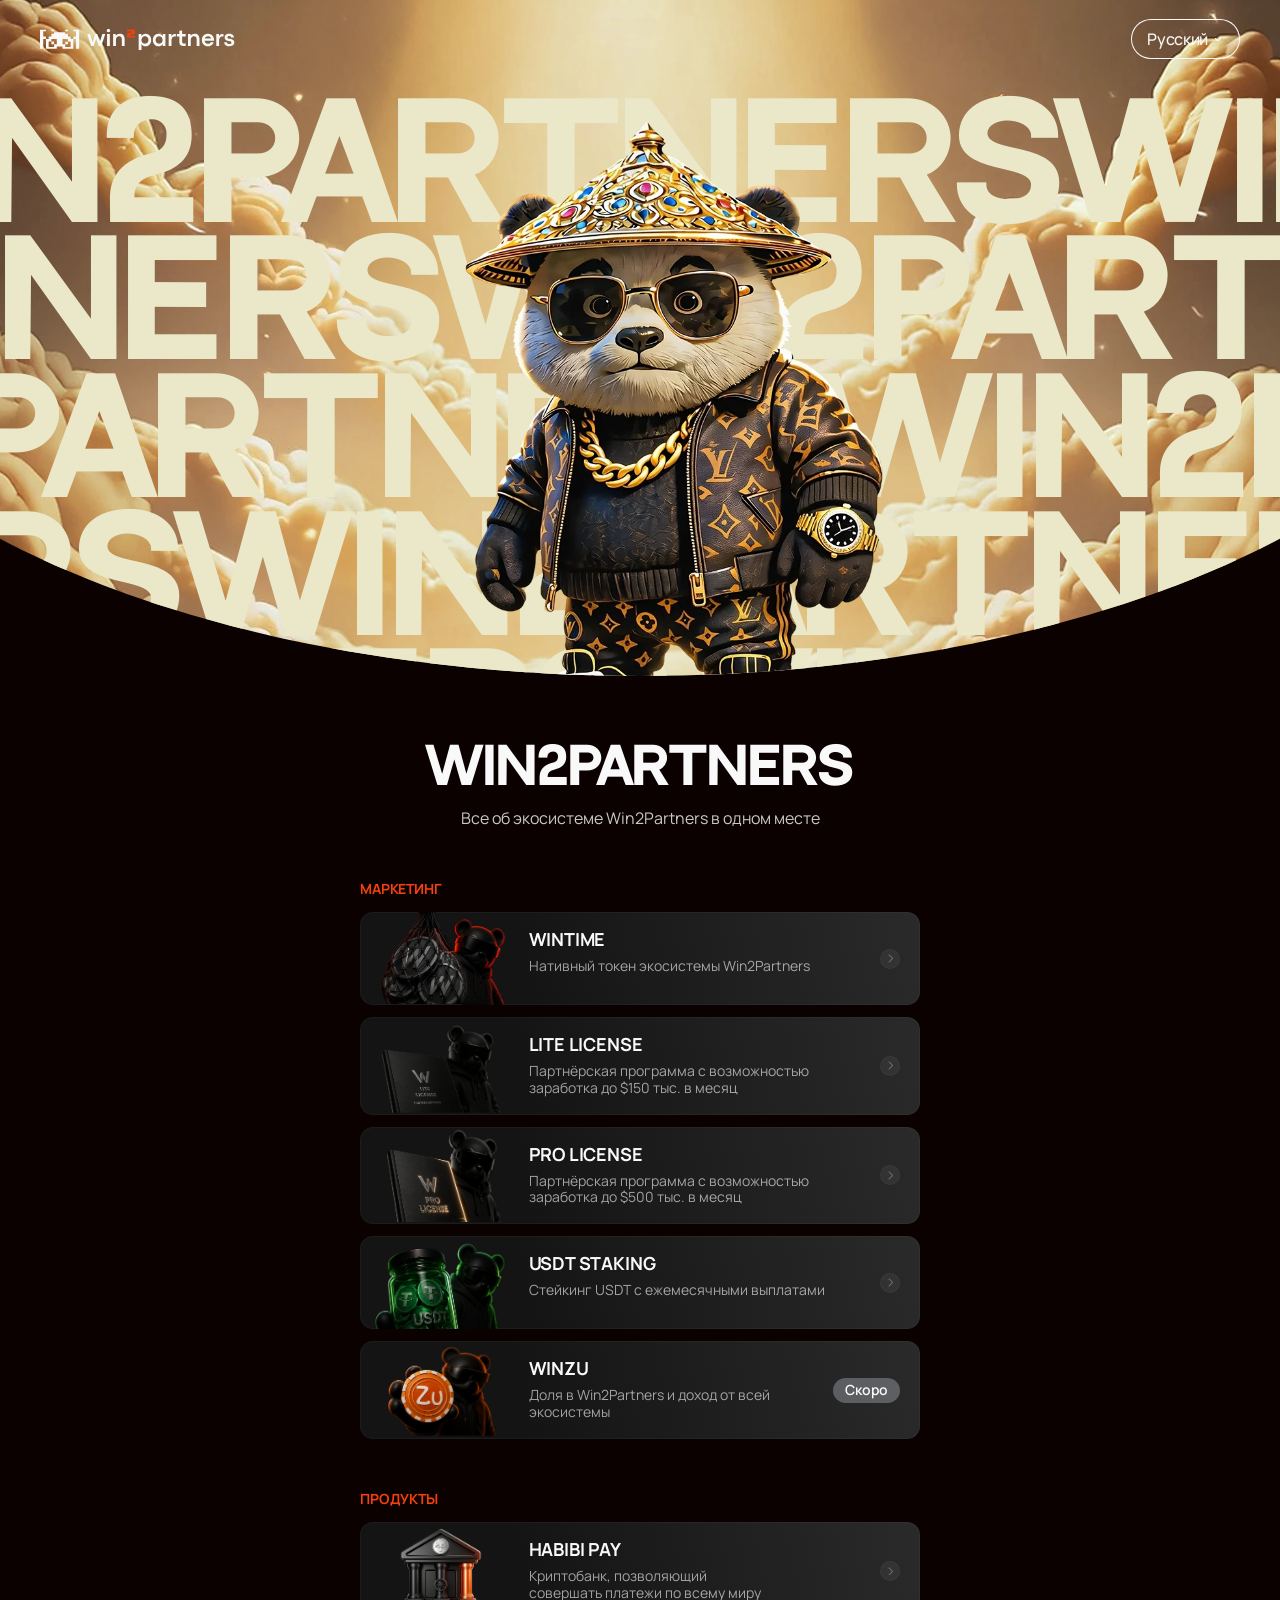
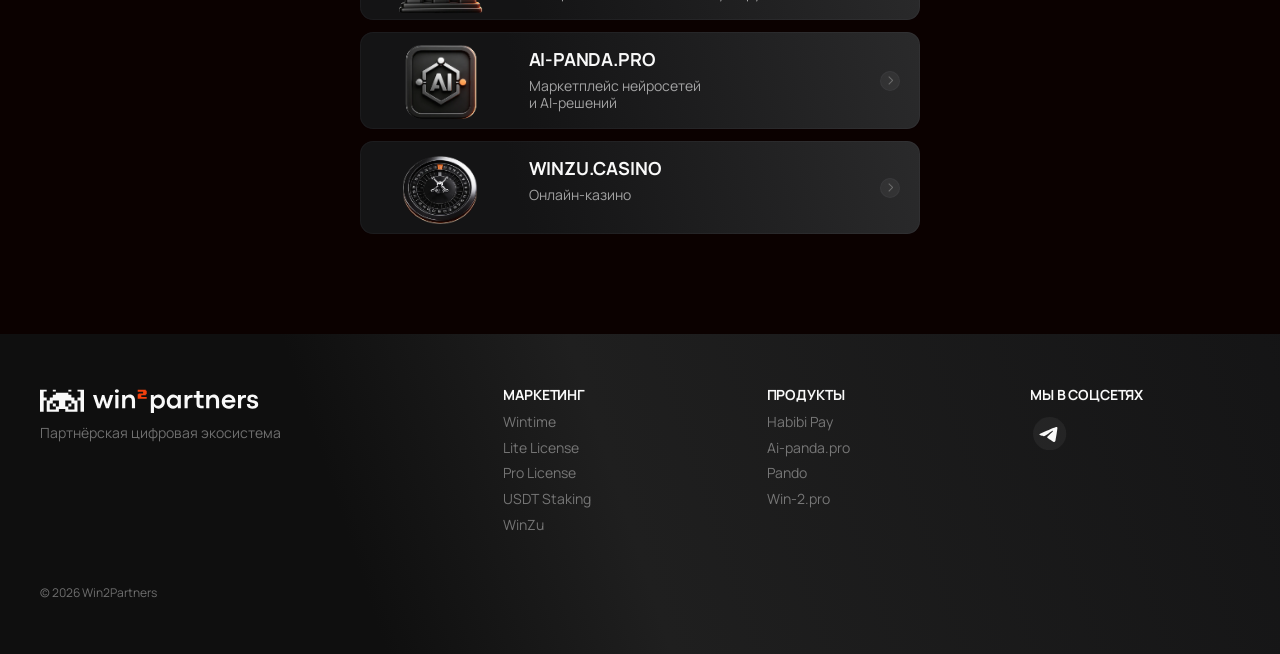
==== commit 432f0e45: "Sync with hub.win2.pro deploy (2026-11-20) Co-Authored-By: Claude Opus 5.5 <noreply@anthropic.com>" ====
--- a/index.html
+++ b/index.html
@@ -27,8 +27,8 @@
 <link rel="preconnect" href="https://fonts.gstatic.com" crossorigin>
 <link rel="stylesheet" href="https://fonts.googleapis.com/css2?family=Manrope:wght@400;500;600;700;800&display=swap">
 <link rel="stylesheet" href="css/tokens.css?v=20261110">
-<link rel="stylesheet" href="css/components.css?v=20261118">
-<link rel="stylesheet" href="css/site.css?v=20261118">
+<link rel="stylesheet" href="css/components.css?v=20261119">
+<link rel="stylesheet" href="css/site.css?v=20261119">
 </head>
 <body>
 <div class="w2p-header-fix">
@@ -123,7 +123,7 @@
           </a>
         </div>
         <div class="w2p-rise" data-reveal-delay="280">
-          <a class="w2p-pc" href="winzu.html">
+          <div class="w2p-pc w2p-pc--static">
             <div class="w2p-pc-inner">
               <div class="w2p-pc-media"><span class="w2p-pc-art" style="background-image:url(assets/product-winzu.webp)"></span></div>
               <div class="w2p-pc-body"><div class="w2p-pc-text">
@@ -131,15 +131,15 @@
                 <p class="w2p-pc-desc">Доля в Win2Partners и доход от всей экосистемы</p>
               </div></div>
             </div>
-            <span class="w2p-arrow w2p-pc-arrow" aria-hidden="true"><svg viewBox="0 0 3 6" fill="none"><path d="M 0.354 0.354 L 3 3 L 0.354 5.646" stroke="currentColor" stroke-width="0.7" fill="none"/></svg></span>
-          </a>
+            <span class="w2p-pc-tag">Скоро</span>
+          </div>
         </div>
         </div>
       </section>
     <section class="w2p-col" aria-label="Продукты">
         <span class="w2p-eyebrow w2p-rise">Продукты</span>
         <div class="w2p-cards">
-        <div class="w2p-rise" data-reveal-delay="0">
+        <div class="w2p-rise" data-reveal-delay="0" hidden><!-- скрыто до запуска -->
           <div class="w2p-pc w2p-pc--static">
             <div class="w2p-pc-inner">
               <div class="w2p-pc-media"><span class="w2p-pc-art" style="background-image:url(assets/product-academy.webp)"></span></div>
@@ -152,7 +152,7 @@
             <span class="w2p-arrow w2p-pc-arrow" aria-hidden="true"><svg viewBox="0 0 3 6" fill="none"><path d="M 0.354 0.354 L 3 3 L 0.354 5.646" stroke="currentColor" stroke-width="0.7" fill="none"/></svg></span>
           </div>
         </div>
-        <div class="w2p-rise" data-reveal-delay="70">
+        <div class="w2p-rise" data-reveal-delay="0">
           <a class="w2p-pc" href="habibi.html">
             <div class="w2p-pc-inner">
               <div class="w2p-pc-media"><span class="w2p-pc-art" style="background-image:url(assets/product-habibi-pay.webp)"></span></div>
@@ -165,7 +165,7 @@
             <span class="w2p-arrow w2p-pc-arrow" aria-hidden="true"><svg viewBox="0 0 3 6" fill="none"><path d="M 0.354 0.354 L 3 3 L 0.354 5.646" stroke="currentColor" stroke-width="0.7" fill="none"/></svg></span>
           </a>
         </div>
-        <div class="w2p-rise" data-reveal-delay="140">
+        <div class="w2p-rise" data-reveal-delay="70">
           <a class="w2p-pc" href="ai-panda.html">
             <div class="w2p-pc-inner">
               <div class="w2p-pc-media"><span class="w2p-pc-art" style="background-image:url(assets/product-ai-panda.webp)"></span></div>
@@ -178,7 +178,7 @@
             <span class="w2p-arrow w2p-pc-arrow" aria-hidden="true"><svg viewBox="0 0 3 6" fill="none"><path d="M 0.354 0.354 L 3 3 L 0.354 5.646" stroke="currentColor" stroke-width="0.7" fill="none"/></svg></span>
           </a>
         </div>
-        <div class="w2p-rise" data-reveal-delay="210">
+        <div class="w2p-rise" data-reveal-delay="0" hidden><!-- скрыто до запуска -->
           <a class="w2p-pc" href="pando.html">
             <div class="w2p-pc-inner">
               <div class="w2p-pc-media"><span class="w2p-pc-art" style="background-image:url(assets/product-pando.webp)"></span></div>
@@ -191,7 +191,7 @@
             <span class="w2p-arrow w2p-pc-arrow" aria-hidden="true"><svg viewBox="0 0 3 6" fill="none"><path d="M 0.354 0.354 L 3 3 L 0.354 5.646" stroke="currentColor" stroke-width="0.7" fill="none"/></svg></span>
           </a>
         </div>
-        <div class="w2p-rise" data-reveal-delay="280">
+        <div class="w2p-rise" data-reveal-delay="0" hidden><!-- скрыто до запуска -->
           <a class="w2p-pc" href="win2pro.html">
             <div class="w2p-pc-inner">
               <div class="w2p-pc-media"><span class="w2p-pc-art" style="background-image:url(assets/product-win2pro.webp)"></span></div>
@@ -204,8 +204,8 @@
             <span class="w2p-arrow w2p-pc-arrow" aria-hidden="true"><svg viewBox="0 0 3 6" fill="none"><path d="M 0.354 0.354 L 3 3 L 0.354 5.646" stroke="currentColor" stroke-width="0.7" fill="none"/></svg></span>
           </a>
         </div>
-        <div class="w2p-rise" data-reveal-delay="350">
-          <div class="w2p-pc w2p-pc--static">
+        <div class="w2p-rise" data-reveal-delay="140">
+          <a class="w2p-pc" href="winzu.html">
             <div class="w2p-pc-inner">
               <div class="w2p-pc-media"><span class="w2p-pc-art" style="background-image:url(assets/product-winzu-casino.webp)"></span></div>
               <div class="w2p-pc-body"><div class="w2p-pc-text">
@@ -214,9 +214,9 @@
               </div></div>
             </div>
             <span class="w2p-arrow w2p-pc-arrow" aria-hidden="true"><svg viewBox="0 0 3 6" fill="none"><path d="M 0.354 0.354 L 3 3 L 0.354 5.646" stroke="currentColor" stroke-width="0.7" fill="none"/></svg></span>
-          </div>
-        </div>
-        <div class="w2p-rise" data-reveal-delay="420">
+          </a>
+        </div>
+        <div class="w2p-rise" data-reveal-delay="0" hidden><!-- скрыто до запуска -->
           <div class="w2p-pc w2p-pc--static">
             <div class="w2p-pc-inner">
               <div class="w2p-pc-media"><span class="w2p-pc-art" style="background-image:url(assets/product-pandex.webp)"></span></div>
@@ -278,7 +278,7 @@
     </div>
   </div>
 </footer>
-<script src="js/i18n.js?v=20261110d"></script>
+<script src="js/i18n.js?v=20261119"></script>
 <script src="js/common.js?v=20261110"></script>
 <script src="js/main.js"></script>
 </body>
--- a/css/components.css
+++ b/css/components.css
@@ -61,6 +61,11 @@
   transition:box-shadow var(--duration-base) var(--ease-standard)}
 .w2p-pc:hover{box-shadow:var(--shadow-card-border-hover)}
 .w2p-pc--static{cursor:default}
+/* плашка «Скоро» вместо шеврона (figma 2259:3737) */
+.w2p-pc-tag{flex-shrink:0;display:inline-flex;align-items:center;justify-content:center;
+  padding:2px 12px 4px;border-radius:100px;background:rgba(217,220,233,.3);
+  font-weight:600;font-size:14px;line-height:normal;letter-spacing:-.02em;
+  color:var(--text-primary);white-space:nowrap}
 .w2p-pc-inner{position:relative;display:flex;flex-direction:row;gap:20px;
   align-items:flex-start;flex-wrap:nowrap;flex-grow:1;align-self:stretch}
 .w2p-pc-media{position:relative;width:136.5px;overflow:hidden;flex-shrink:0;align-self:stretch}
--- a/css/site.css
+++ b/css/site.css
@@ -225,6 +225,8 @@
   .w2p-pc-text{display:flex;flex-direction:column;gap:8px;flex:1;min-width:0}
   /* шеврон — сосед .w2p-pc-inner, поэтому на мобильном он прижат в строку с текстом */
   .w2p-pc-arrow{position:absolute;right:16px;bottom:26px;top:auto}
+  /* «Скоро» на мобильном — в правом верхнем углу поверх артворка */
+  .w2p-pc-tag{position:absolute;right:12px;top:12px;z-index:1}
 }
 
 /* ---- Wintime: правки по макету от 03.11 ---- */
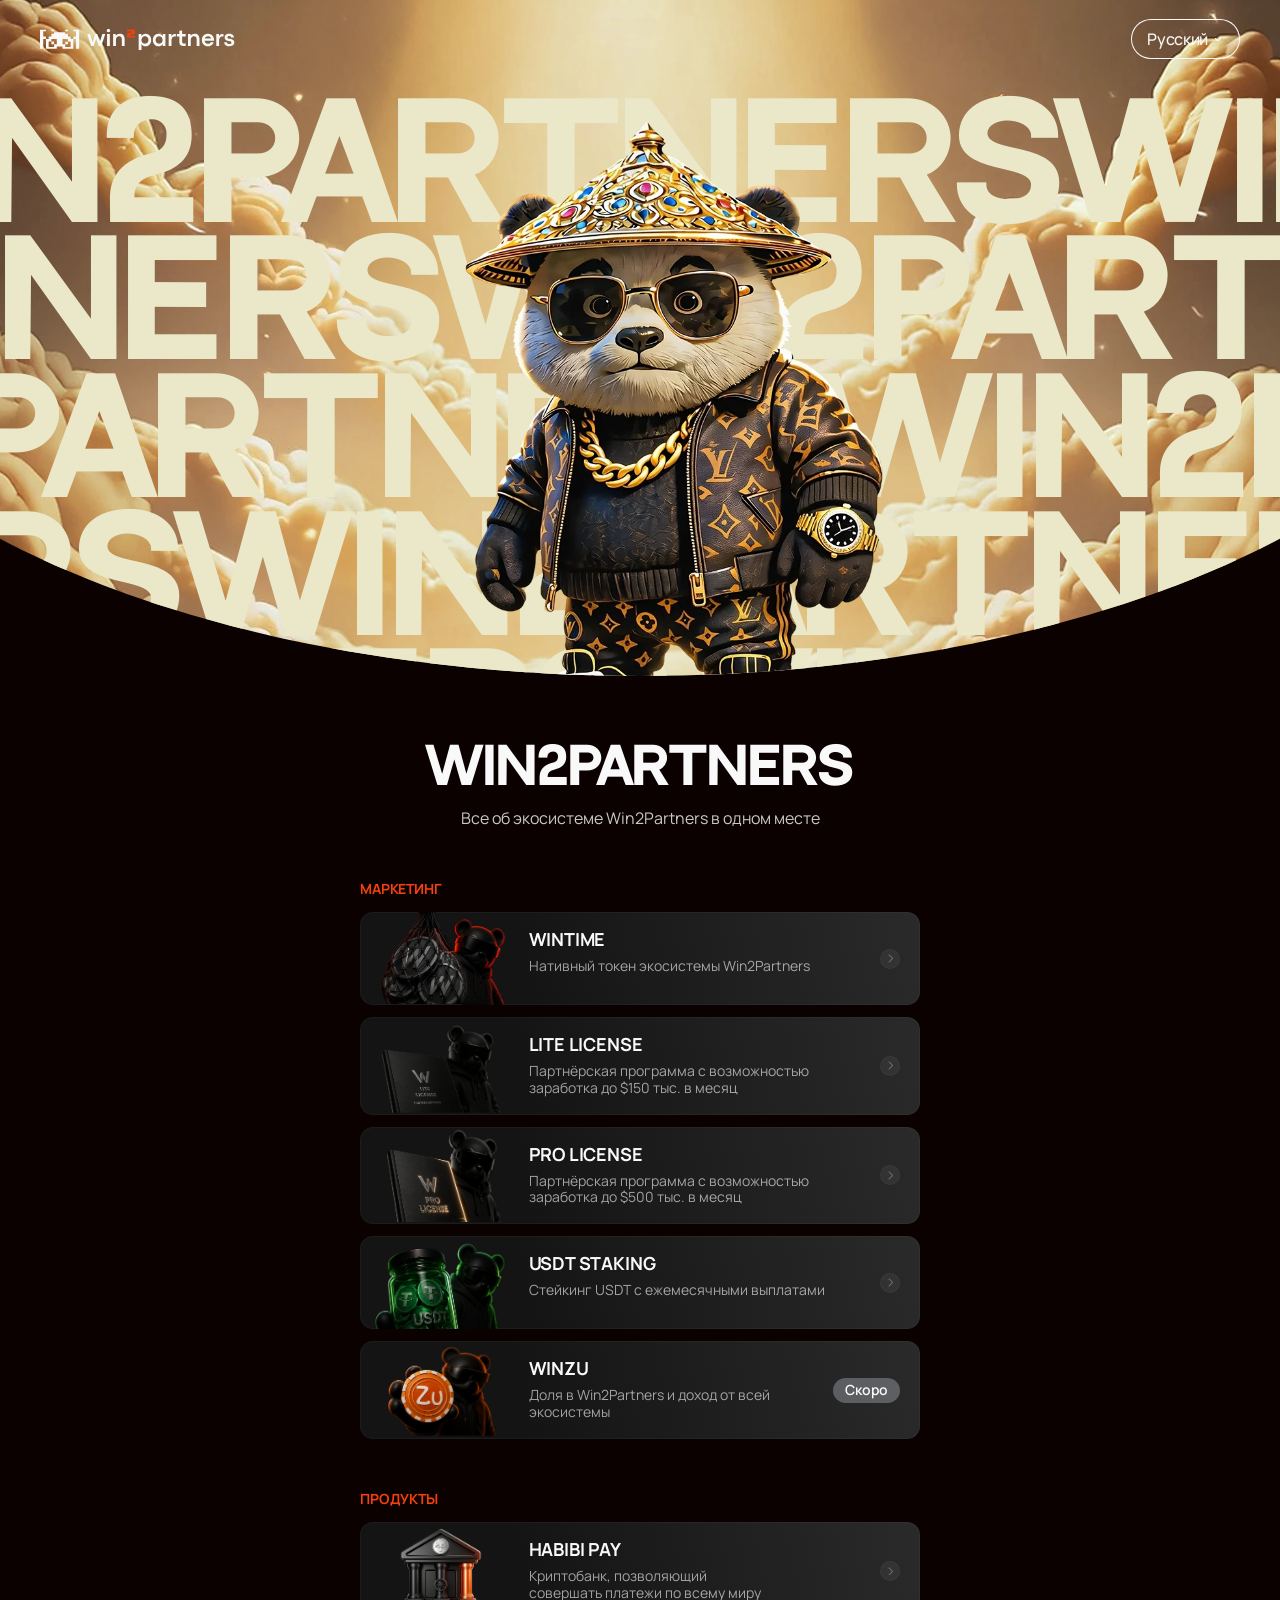
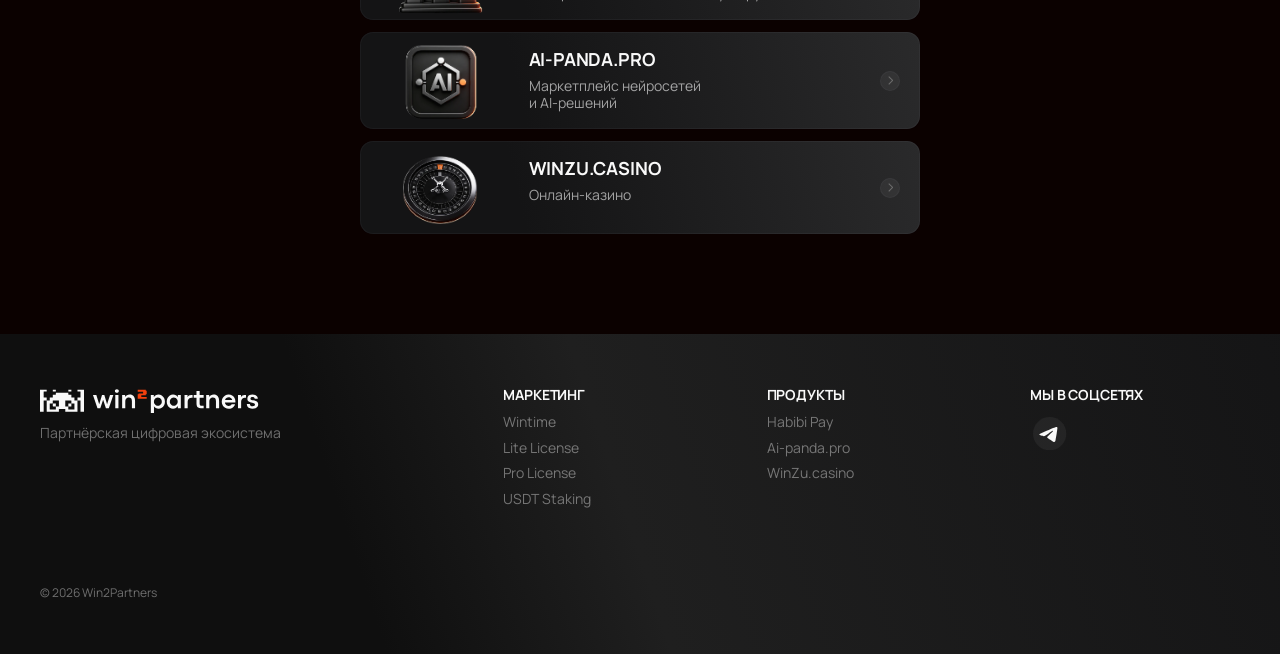
==== commit 4122bffa: "Sync footer links and update Lite and Pro copy" ====
--- a/index.html
+++ b/index.html
@@ -252,7 +252,6 @@
         <li><a href="lite.html">Lite License</a></li>
         <li><a href="pro.html">Pro License</a></li>
         <li><a href="staking.html">USDT Staking</a></li>
-        <li><a href="winzu.html">WinZu</a></li>
         </ul>
       </div>
     </div>
@@ -262,8 +261,7 @@
         <ul>
         <li><a href="habibi.html">Habibi Pay</a></li>
         <li><a href="ai-panda.html">Ai-panda.pro</a></li>
-        <li><a href="pando.html">Pando</a></li>
-        <li><a href="win2pro.html">Win-2.pro</a></li>
+        <li><a href="winzu.html">WinZu.casino</a></li>
         </ul>
       </div>
     </div>
